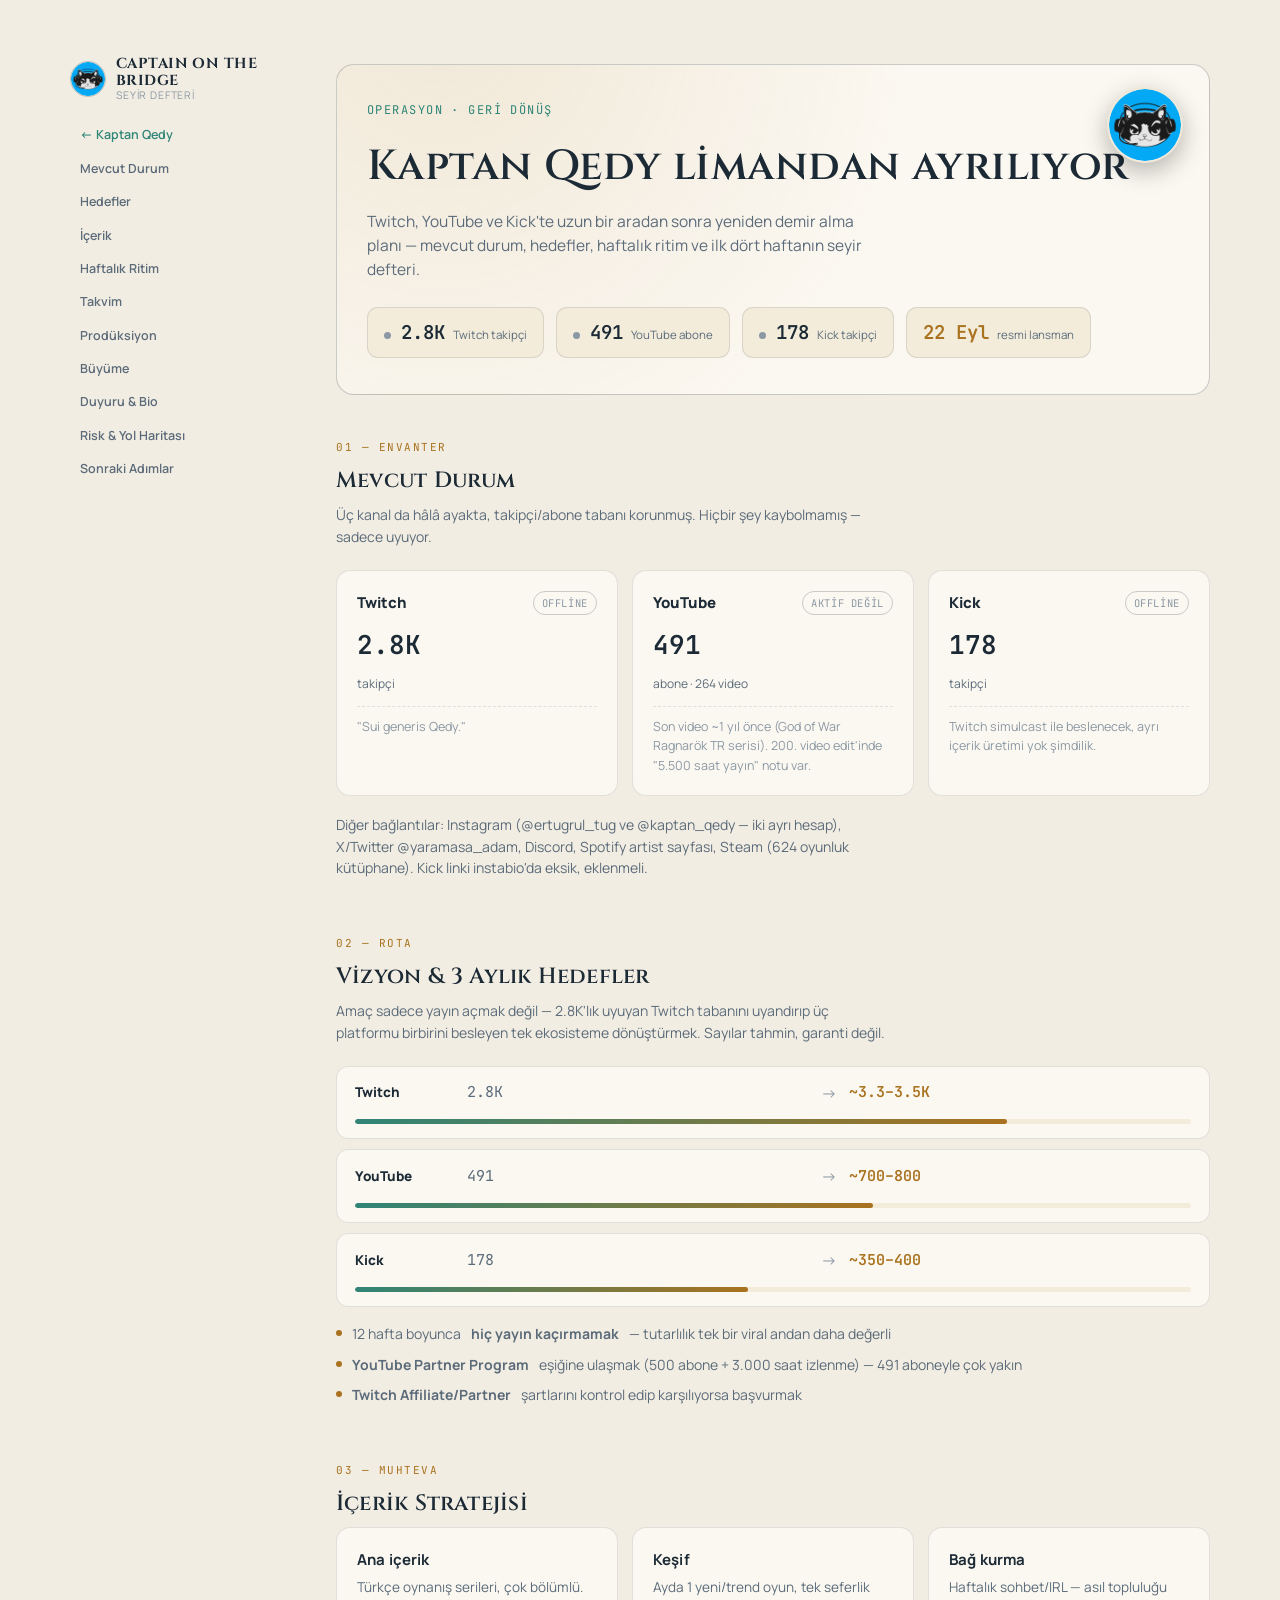
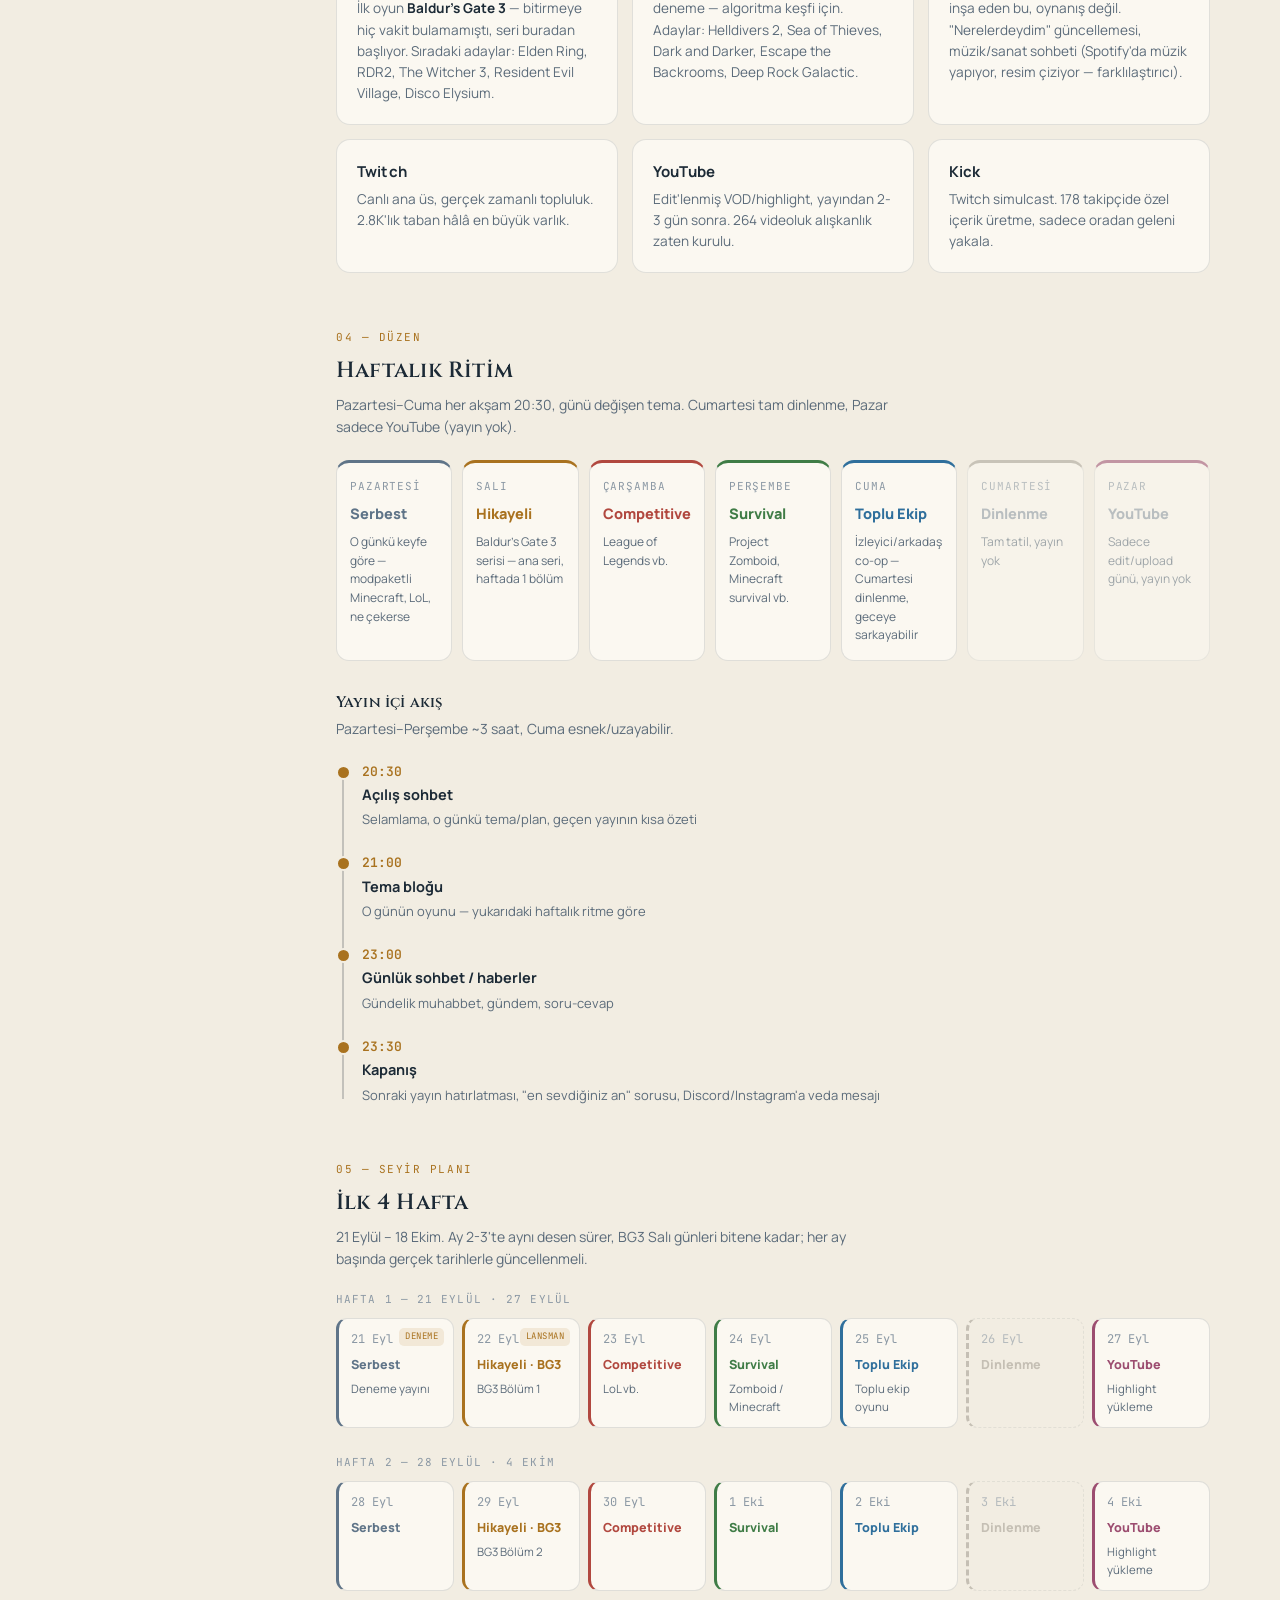
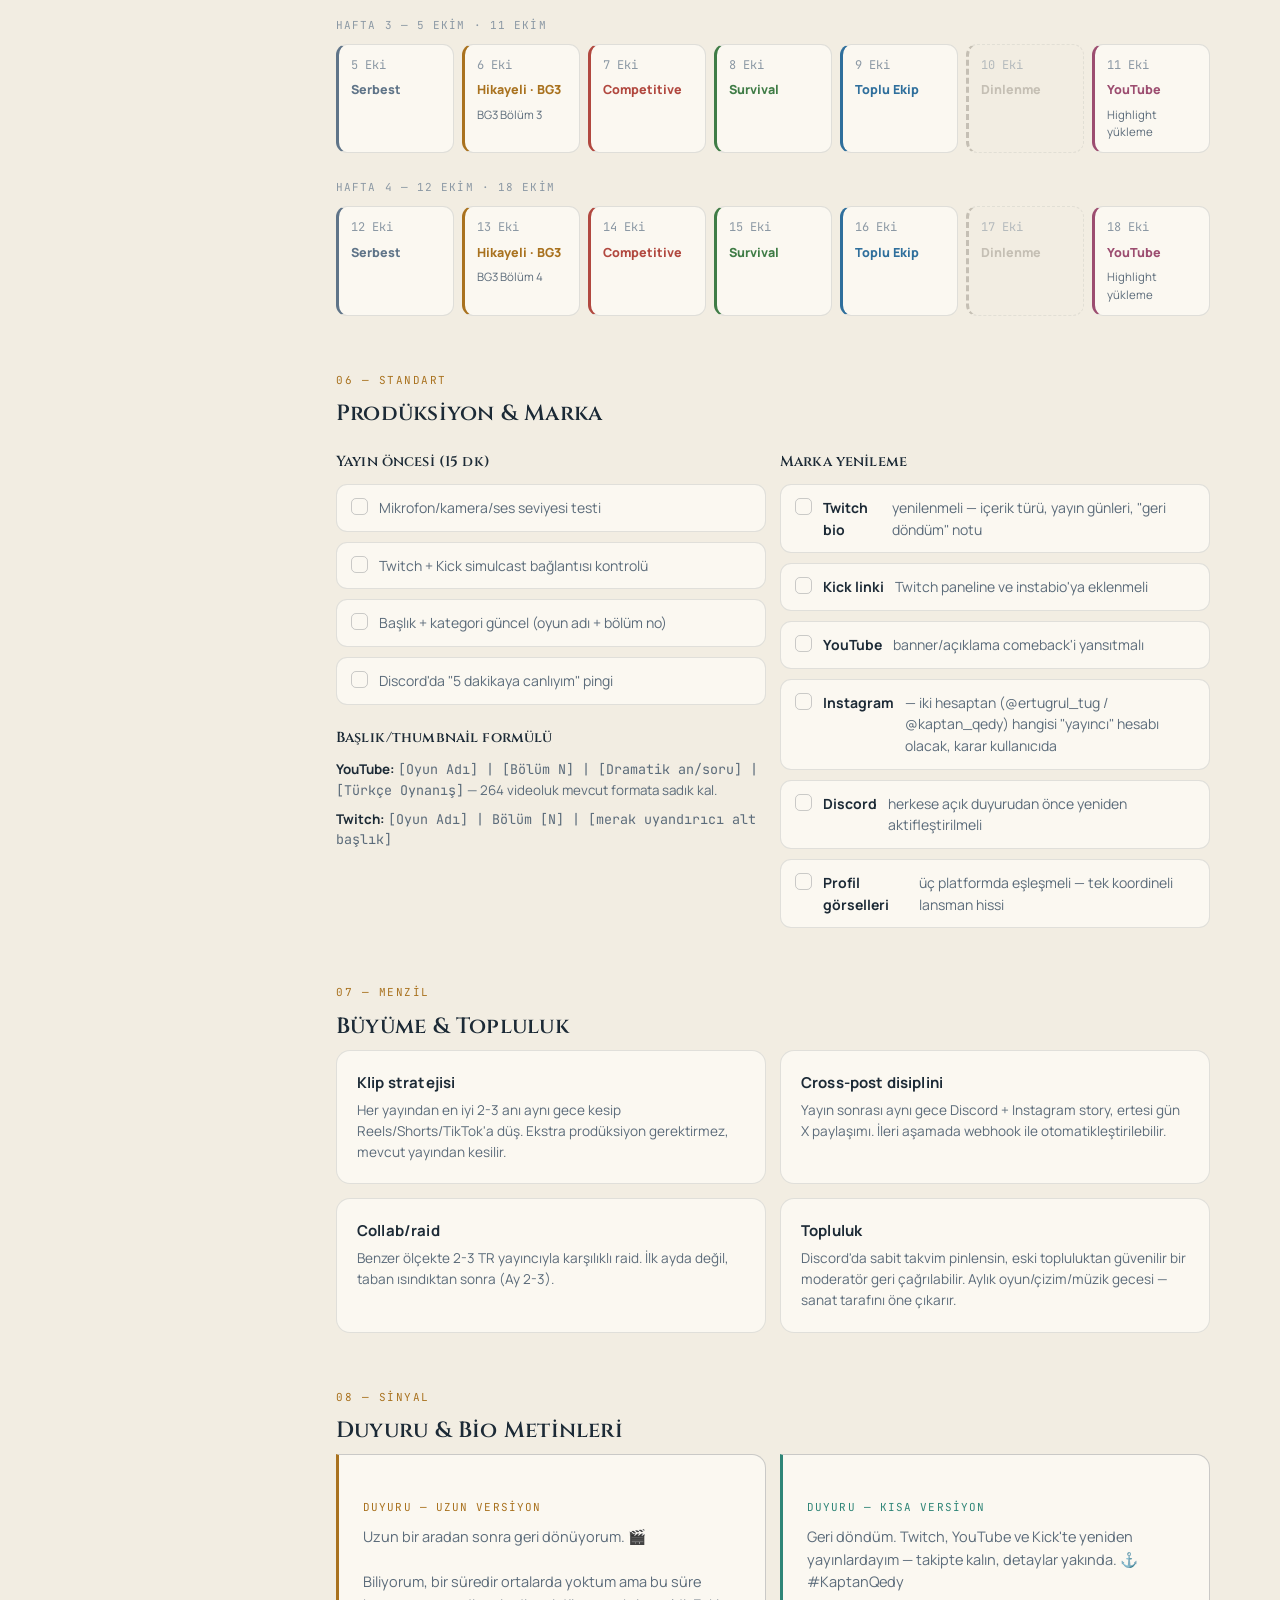
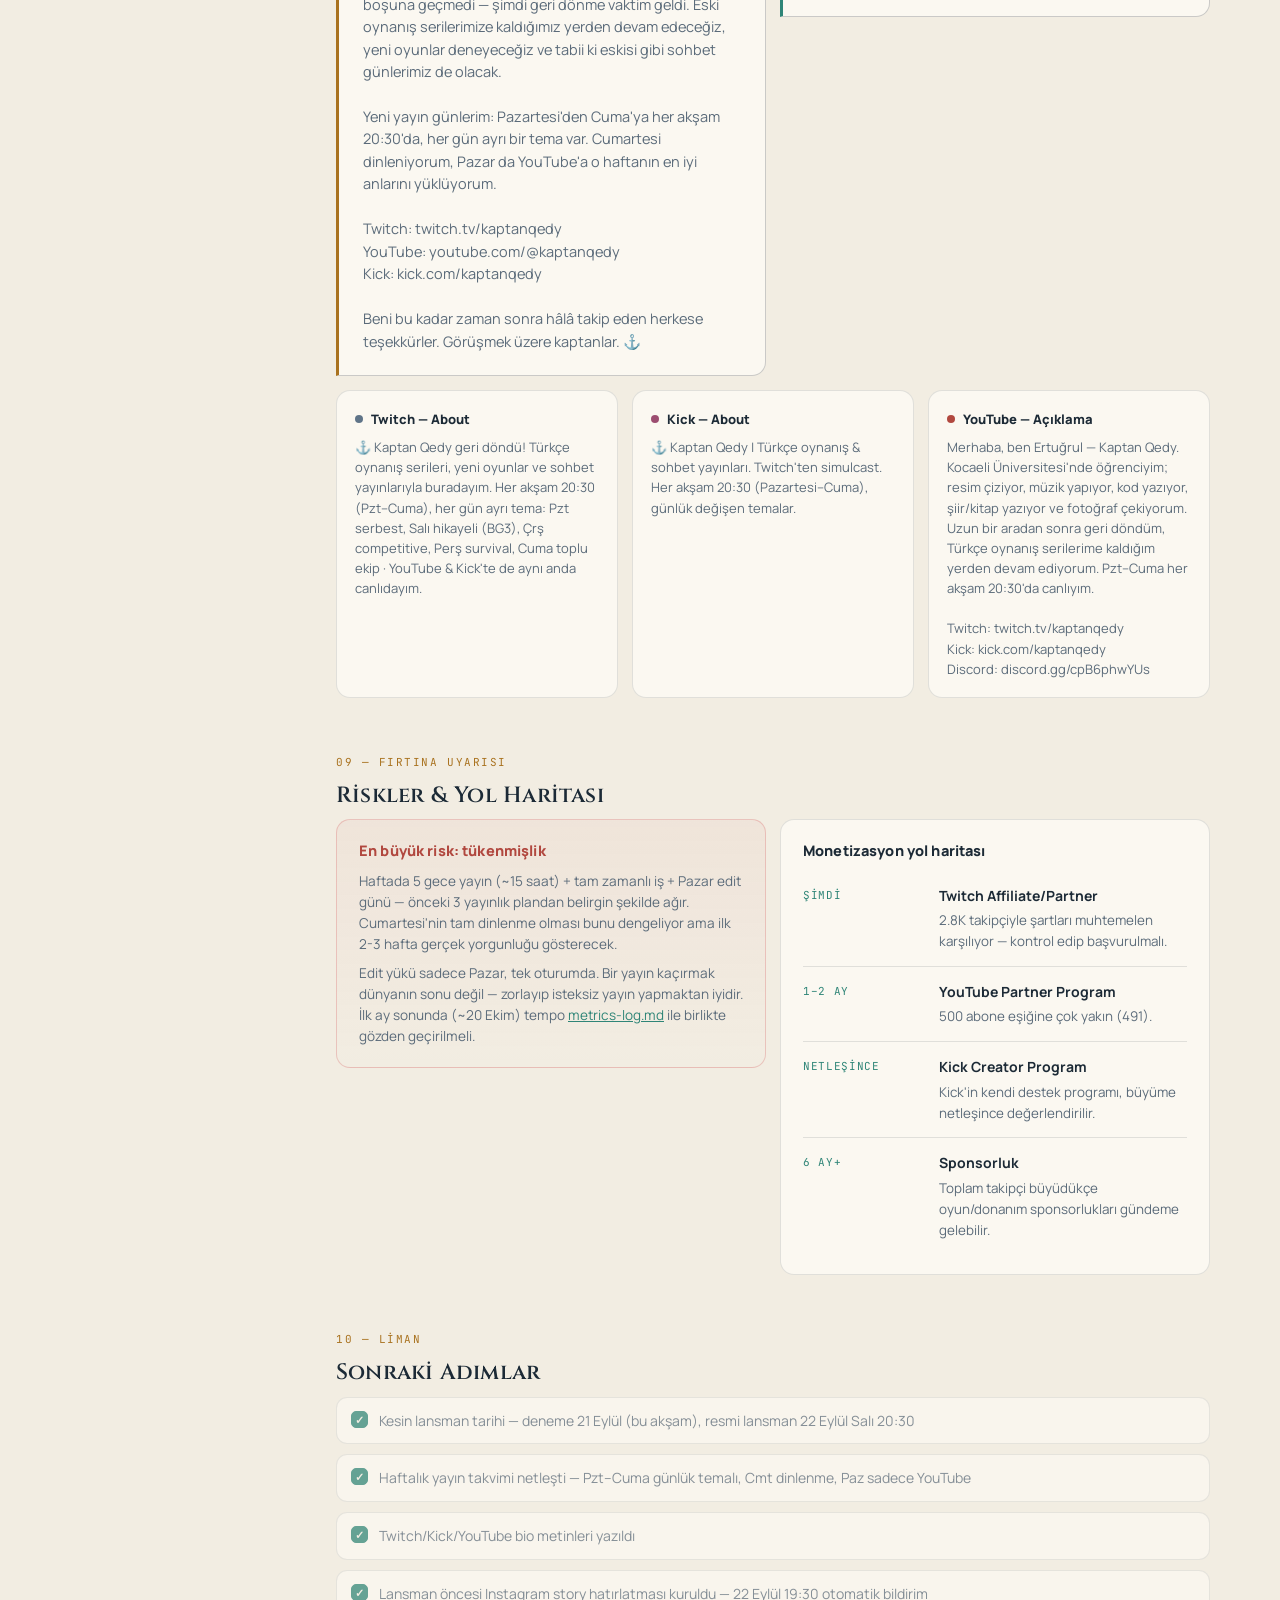
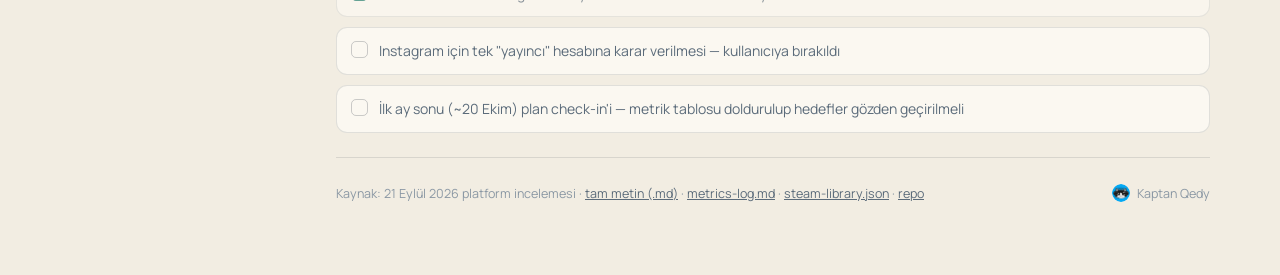
==== docs/captain-on-the-bridge/index.html @ 8dc62b09 "Rename plan page to Captain on the Bridge, clean URL /plan/ -> /captain-on-the-bridge/, fitting the " ====
<!doctype html>
<html lang="tr">
<head>
<meta charset="utf-8">
<meta name="viewport" content="width=device-width, initial-scale=1, viewport-fit=cover">
<title>Captain on the Bridge</title>
<meta name="description" content="KaptanQedy'nin Twitch/YouTube/Kick geri dönüş planı: mevcut durum, hedefler, haftalık yayın ritmi ve ilk 4 haftalık takvim.">
<link rel="preconnect" href="https://fonts.googleapis.com">
<link rel="stylesheet" href="https://fonts.googleapis.com/css2?family=Cinzel:wght@500;600;700&family=Manrope:wght@400;500;600;700;800&family=JetBrains+Mono:wght@400;500;600&display=swap">
<style>
  :root{
    --bg:#0a1420;
    --surface:#101d2c;
    --surface-2:#16283b;
    --border:rgba(230,238,246,0.09);
    --border-strong:rgba(230,238,246,0.16);
    --text:#eaf1f7;
    --text-dim:#9db0c4;
    --text-faint:#5c7488;
    --accent:#d7a13f;
    --accent-soft:rgba(215,161,63,0.14);
    --accent-2:#48b3a3;
    --accent-2-soft:rgba(72,179,163,0.14);
    --danger:#d97575;

    --t-serbest:#8ba0b8;
    --t-hikaye:#d7a13f;
    --t-comp:#d97a6a;
    --t-surv:#6aac6f;
    --t-team:#5aa8d6;
    --t-rest:#4a5a6c;
    --t-yt:#c06a93;

    --font-display:'Cinzel',Georgia,'Times New Roman',serif;
    --font-body:'Manrope',-apple-system,BlinkMacSystemFont,'Segoe UI',sans-serif;
    --font-mono:'JetBrains Mono','SFMono-Regular',Consolas,monospace;
  }

  @media (prefers-color-scheme: light){
    :root:not([data-theme="dark"]){
      --bg:#f2ede2;
      --surface:#fbf8f1;
      --surface-2:#f3ecdb;
      --border:rgba(30,40,50,0.12);
      --border-strong:rgba(30,40,50,0.22);
      --text:#1c2a36;
      --text-dim:#5b6b7a;
      --text-faint:#8b98a4;
      --accent:#a9721f;
      --accent-soft:rgba(169,114,31,0.12);
      --accent-2:#2f8577;
      --accent-2-soft:rgba(47,133,119,0.12);
      --danger:#b1483f;
      --t-serbest:#5f7488;
      --t-hikaye:#a9721f;
      --t-comp:#b1483f;
      --t-surv:#3f7c46;
      --t-team:#2f6f9c;
      --t-rest:#a7a196;
      --t-yt:#9c4d70;
    }
  }
  :root[data-theme="light"]{
    --bg:#f2ede2;
    --surface:#fbf8f1;
    --surface-2:#f3ecdb;
    --border:rgba(30,40,50,0.12);
    --border-strong:rgba(30,40,50,0.22);
    --text:#1c2a36;
    --text-dim:#5b6b7a;
    --text-faint:#8b98a4;
    --accent:#a9721f;
    --accent-soft:rgba(169,114,31,0.12);
    --accent-2:#2f8577;
    --accent-2-soft:rgba(47,133,119,0.12);
    --danger:#b1483f;
    --t-serbest:#5f7488;
    --t-hikaye:#a9721f;
    --t-comp:#b1483f;
    --t-surv:#3f7c46;
    --t-team:#2f6f9c;
    --t-rest:#a7a196;
    --t-yt:#9c4d70;
  }

  *{box-sizing:border-box;}
  html,body{margin:0;padding:0;}
  body{background:var(--bg);color:var(--text);font-family:var(--font-body);line-height:1.55;}
  h1,h2,h3{font-family:var(--font-display);font-weight:600;letter-spacing:.01em;text-wrap:balance;color:var(--text);}
  a{color:var(--accent-2);}
  .mono{font-family:var(--font-mono);}

  .shell{
    display:grid;
    grid-template-columns:230px minmax(0,1fr);
    max-width:1180px;
    margin:0 auto;
    padding-inline:20px;
    gap:36px;
  }
  @media (max-width:900px){
    .shell{grid-template-columns:1fr;gap:0;}
  }

  /* ---- side nav ---- */
  .side{
    position:sticky;
    top:24px;
    align-self:start;
    padding-block:32px 24px;
    display:flex;
    flex-direction:column;
    gap:18px;
  }
  @media (max-width:900px){
    .side{
      position:sticky;
      top:0;
      z-index:20;
      background:var(--bg);
      padding:12px 0;
      border-bottom:1px solid var(--border);
      flex-direction:row;
      align-items:center;
      gap:14px;
      overflow-x:auto;
      -webkit-overflow-scrolling:touch;
    }
  }
  .brand{display:flex;align-items:center;gap:10px;flex:0 0 auto;}
  .brand-mark{
    width:36px;height:36px;border-radius:50%;flex:none;overflow:hidden;
    border:1.5px solid var(--border-strong);
  }
  .brand-mark img{width:100%;height:100%;object-fit:cover;display:block;}
  .brand-text{display:flex;flex-direction:column;line-height:1.15;}
  .brand-text strong{font-family:var(--font-display);font-size:14.5px;letter-spacing:.03em;}
  .brand-text span{font-size:10.5px;color:var(--text-faint);letter-spacing:.08em;text-transform:uppercase;}
  nav.toc{display:flex;flex-direction:column;gap:2px;}
  @media (max-width:900px){ nav.toc{flex-direction:row;gap:4px;} }
  nav.toc a{
    color:var(--text-dim);text-decoration:none;font-size:12.5px;font-weight:600;
    padding:6px 10px;border-radius:7px;white-space:nowrap;
  }
  nav.toc a:hover{color:var(--text);background:var(--surface-2);}

  main{padding-block:32px 64px;min-width:0;}
  section{scroll-margin-top:20px;margin-bottom:56px;}
  section:last-of-type{margin-bottom:24px;}

  .eyebrow{
    font-family:var(--font-mono);font-size:11px;letter-spacing:.14em;text-transform:uppercase;
    color:var(--accent);margin:0 0 8px;
  }
  section h2{font-size:22px;margin:0 0 6px;}
  .section-note{color:var(--text-dim);font-size:14px;margin:0 0 22px;max-width:62ch;}

  /* ---- hero ---- */
  .hero{
    border:1px solid var(--border-strong);
    border-radius:18px;
    background:
      radial-gradient(circle at 12% -10%, var(--accent-soft), transparent 55%),
      var(--surface);
    padding:36px 30px;
    margin-top:32px;
    margin-bottom:44px;
    position:relative;
    overflow:hidden;
  }
  .hero-logo{
    position:absolute;top:22px;right:26px;width:76px;height:76px;border-radius:50%;
    border:2px solid var(--accent-soft);overflow:hidden;box-shadow:0 8px 24px rgba(0,0,0,.28);
  }
  .hero-logo img{width:100%;height:100%;object-fit:cover;display:block;}
  @media (max-width:560px){ .hero-logo{width:52px;height:52px;top:16px;right:16px;} }
  .hero-eyebrow{font-family:var(--font-mono);font-size:12px;color:var(--accent-2);letter-spacing:.12em;text-transform:uppercase;margin-bottom:14px;}
  .hero h1{font-size:clamp(28px,4.4vw,42px);margin:0 0 10px;}
  .hero p.lede{color:var(--text-dim);max-width:56ch;font-size:15.5px;margin:0 0 26px;}
  .hero-stats{display:flex;flex-wrap:wrap;gap:12px;}
  .stat-pill{
    display:flex;align-items:baseline;gap:8px;
    border:1px solid var(--border);border-radius:11px;
    background:var(--surface-2);padding:10px 16px;
  }
  .stat-pill .n{font-family:var(--font-mono);font-size:19px;font-weight:600;color:var(--text);}
  .stat-pill .l{font-size:11.5px;color:var(--text-dim);}
  .stat-pill .status{width:7px;height:7px;border-radius:50%;background:var(--text-faint);display:inline-block;margin-right:2px;}

  /* ---- generic cards / grids ---- */
  .grid{display:grid;gap:14px;}
  .grid.cols-3{grid-template-columns:repeat(3,1fr);}
  .grid.cols-2{grid-template-columns:repeat(2,1fr);}
  @media (max-width:720px){ .grid.cols-3,.grid.cols-2{grid-template-columns:1fr;} }

  .card{
    border:1px solid var(--border);border-radius:14px;background:var(--surface);
    padding:20px;
  }
  .card h3{font-size:15px;margin:0 0 6px;font-family:var(--font-body);font-weight:700;}
  .card p{margin:0;color:var(--text-dim);font-size:13.6px;}

  /* platform status cards */
  .platform-card{
    border:1px solid var(--border);border-radius:14px;background:var(--surface);padding:20px;
    display:flex;flex-direction:column;gap:10px;
  }
  .platform-card .top{display:flex;justify-content:space-between;align-items:flex-start;}
  .platform-card .name{font-weight:800;font-size:15px;}
  .badge{
    font-family:var(--font-mono);font-size:10.5px;letter-spacing:.06em;text-transform:uppercase;
    padding:3px 8px;border-radius:100px;border:1px solid var(--border-strong);color:var(--text-faint);
  }
  .platform-card .figure{font-family:var(--font-mono);font-size:26px;font-weight:600;font-variant-numeric:tabular-nums;}
  .platform-card .figure-label{font-size:12px;color:var(--text-dim);}
  .platform-card .bio{font-size:12.5px;color:var(--text-faint);border-top:1px dashed var(--border);padding-top:10px;margin-top:2px;}

  /* goal comparison */
  .goal-row{
    display:grid;grid-template-columns:100px 1fr auto 1fr;align-items:center;gap:12px;
    border:1px solid var(--border);border-radius:12px;padding:14px 18px;background:var(--surface);
  }
  .goal-row + .goal-row{margin-top:10px;}
  @media (max-width:560px){ .goal-row{grid-template-columns:1fr;gap:6px;} .goal-row .arrow{display:none;} }
  .goal-row .plat{font-weight:800;font-size:13.5px;}
  .goal-row .val{font-family:var(--font-mono);font-size:15px;}
  .goal-row .val.now{color:var(--text-dim);}
  .goal-row .val.target{color:var(--accent);font-weight:600;}
  .goal-row .arrow{color:var(--text-faint);}
  .goal-row .bar-wrap{grid-column:1/-1;height:5px;border-radius:4px;background:var(--surface-2);overflow:hidden;margin-top:2px;}
  .goal-row .bar{height:100%;background:linear-gradient(90deg,var(--accent-2),var(--accent));border-radius:4px;}

  ul.quality{list-style:none;margin:16px 0 0;padding:0;display:flex;flex-direction:column;gap:9px;}
  ul.quality li{display:flex;gap:10px;font-size:14px;color:var(--text-dim);align-items:flex-start;}
  ul.quality li::before{content:"";width:6px;height:6px;border-radius:50%;background:var(--accent);margin-top:7px;flex:none;}

  /* weekly rhythm strip */
  .week-strip{display:grid;grid-template-columns:repeat(7,1fr);gap:10px;}
  @media (max-width:820px){ .week-strip{grid-template-columns:repeat(4,1fr);} }
  @media (max-width:480px){ .week-strip{grid-template-columns:repeat(2,1fr);} }
  .day-card{
    border-radius:13px;border:1px solid var(--border);background:var(--surface);
    padding:15px 13px;display:flex;flex-direction:column;gap:8px;min-height:132px;
    border-top:3px solid var(--c);
  }
  .day-card .dname{font-family:var(--font-mono);font-size:11px;letter-spacing:.08em;text-transform:uppercase;color:var(--text-faint);}
  .day-card .theme{font-weight:800;font-size:14.5px;color:var(--c);}
  .day-card .desc{font-size:12px;color:var(--text-dim);flex:1;}
  .day-card.off{opacity:.55;}
  .day-card.off .theme{color:var(--text-faint);}

  /* segment timeline */
  .timeline{position:relative;padding-left:26px;margin-top:22px;}
  .timeline::before{content:"";position:absolute;left:6px;top:6px;bottom:6px;width:1.5px;background:var(--border-strong);}
  .t-item{position:relative;padding-bottom:24px;}
  .t-item:last-child{padding-bottom:0;}
  .t-item::before{content:"";position:absolute;left:-26px;top:3px;width:11px;height:11px;border-radius:50%;background:var(--accent);border:2px solid var(--bg);}
  .t-item .time{font-family:var(--font-mono);font-size:13px;color:var(--accent);font-weight:600;}
  .t-item .ttl{font-weight:700;font-size:14.5px;margin:2px 0 3px;}
  .t-item .desc{font-size:13px;color:var(--text-dim);}

  /* calendar */
  .cal-week-label{font-family:var(--font-mono);font-size:11px;color:var(--text-faint);text-transform:uppercase;letter-spacing:.1em;margin:26px 0 10px;}
  .cal-week-label:first-child{margin-top:0;}
  .cal-grid{display:grid;grid-template-columns:repeat(7,1fr);gap:8px;}
  @media (max-width:760px){ .cal-grid{grid-template-columns:repeat(1,1fr);} }
  .cal-cell{
    border-radius:11px;border:1px solid var(--border);background:var(--surface);
    padding:11px 12px;min-height:92px;display:flex;flex-direction:column;gap:6px;
    border-left:3px solid var(--c);position:relative;
  }
  .cal-cell.rest{background:transparent;border-style:dashed;opacity:.6;}
  .cal-cell .date{font-family:var(--font-mono);font-size:12px;color:var(--text-faint);}
  .cal-cell .theme{font-weight:800;font-size:12.5px;color:var(--c);}
  .cal-cell .note{font-size:11.5px;color:var(--text-dim);}
  .cal-cell.flag::after{
    content:attr(data-flag);position:absolute;top:9px;right:9px;
    font-family:var(--font-mono);font-size:9px;letter-spacing:.05em;text-transform:uppercase;
    background:var(--accent-soft);color:var(--accent);padding:2px 6px;border-radius:5px;
  }

  /* checklist */
  .checklist{list-style:none;margin:0;padding:0;display:flex;flex-direction:column;gap:10px;}
  .checklist li{
    display:flex;gap:11px;align-items:flex-start;font-size:14px;color:var(--text-dim);
    border:1px solid var(--border);border-radius:11px;padding:12px 14px;background:var(--surface);
  }
  .checklist li b{color:var(--text);}
  .box{
    width:17px;height:17px;border-radius:5px;border:1.5px solid var(--border-strong);flex:none;margin-top:1px;
    display:flex;align-items:center;justify-content:center;
  }
  .checklist li.done .box{background:var(--accent-2);border-color:var(--accent-2);color:var(--bg);font-size:11px;font-weight:900;}
  .checklist li.done{opacity:.72;}

  /* quote / transmission */
  .quote{
    border:1px solid var(--border-strong);border-left:3px solid var(--accent);border-radius:0 14px 14px 0;
    background:var(--surface);padding:22px 24px;font-size:14.5px;color:var(--text-dim);white-space:pre-line;
  }
  .quote .qlabel{font-family:var(--font-mono);font-size:11px;color:var(--accent);text-transform:uppercase;letter-spacing:.1em;margin-bottom:10px;}
  .quote.short{border-left-color:var(--accent-2);}
  .quote.short .qlabel{color:var(--accent-2);}

  /* bio cards */
  .bio-card{border:1px solid var(--border);border-radius:14px;background:var(--surface);padding:18px;}
  .bio-card .plat{font-weight:800;font-size:13px;margin-bottom:8px;display:flex;align-items:center;gap:8px;}
  .bio-card .plat .dot{width:8px;height:8px;border-radius:50%;background:var(--c);}
  .bio-card p{font-size:13px;color:var(--text-dim);margin:0;white-space:pre-line;}

  /* callouts */
  .callout{border-radius:14px;border:1px solid var(--border);padding:20px 22px;background:var(--surface);}
  .callout.warn{border-color:rgba(217,117,117,.35);background:linear-gradient(180deg,rgba(217,117,117,.07),transparent);}
  .callout.warn h3{color:var(--danger);}
  .callout h3{margin:0 0 8px;font-size:14.5px;font-family:var(--font-body);font-weight:800;}
  .callout p{margin:0 0 8px;font-size:13.6px;color:var(--text-dim);}
  .callout p:last-child{margin-bottom:0;}

  .roadmap{display:flex;flex-direction:column;gap:0;}
  .rm-item{display:grid;grid-template-columns:120px 1fr;gap:16px;padding:14px 0;border-top:1px solid var(--border);}
  .rm-item:first-child{border-top:none;}
  .rm-tag{font-family:var(--font-mono);font-size:11px;color:var(--accent-2);text-transform:uppercase;letter-spacing:.06em;padding-top:2px;}
  .rm-item h4{margin:0 0 4px;font-size:14px;}
  .rm-item p{margin:0;font-size:13.4px;color:var(--text-dim);}

  footer{border-top:1px solid var(--border);padding:26px 0 8px;color:var(--text-faint);font-size:12.5px;display:flex;flex-wrap:wrap;gap:8px 18px;justify-content:space-between;}
  footer a{color:var(--text-dim);}

  @media (prefers-reduced-motion:no-preference){
    section{animation:rise .5s ease both;}
  }
  @keyframes rise{from{opacity:0;transform:translateY(6px);}to{opacity:1;transform:none;}}
</style>
</head>
<body>

<div class="shell">
  <aside class="side">
    <div class="brand">
      <div class="brand-mark"><img src="logo_cat.png" alt="Kaptan Qedy logosu"></div>
      <div class="brand-text"><strong>CAPTAIN ON THE BRIDGE</strong><span>Seyir Defteri</span></div>
    </div>
    <nav class="toc">
      <a href="../" style="color:var(--accent-2);">← Kaptan Qedy</a>
      <a href="#durum">Mevcut Durum</a>
      <a href="#hedefler">Hedefler</a>
      <a href="#icerik">İçerik</a>
      <a href="#ritim">Haftalık Ritim</a>
      <a href="#takvim">Takvim</a>
      <a href="#prodüksiyon">Prodüksiyon</a>
      <a href="#buyume">Büyüme</a>
      <a href="#duyuru">Duyuru &amp; Bio</a>
      <a href="#risk">Risk &amp; Yol Haritası</a>
      <a href="#adimlar">Sonraki Adımlar</a>
    </nav>
  </aside>

  <main>
    <section class="hero" id="top">
      <div class="hero-logo"><img src="logo_cat.png" alt="Kaptan Qedy logosu"></div>
      <div class="hero-eyebrow">Operasyon · Geri Dönüş</div>
      <h1>Kaptan Qedy limandan ayrılıyor</h1>
      <p class="lede">Twitch, YouTube ve Kick'te uzun bir aradan sonra yeniden demir alma planı — mevcut durum, hedefler, haftalık ritim ve ilk dört haftanın seyir defteri.</p>
      <div class="hero-stats">
        <div class="stat-pill"><span class="status"></span><span class="n">2.8K</span><span class="l">Twitch takipçi</span></div>
        <div class="stat-pill"><span class="status"></span><span class="n">491</span><span class="l">YouTube abone</span></div>
        <div class="stat-pill"><span class="status"></span><span class="n">178</span><span class="l">Kick takipçi</span></div>
        <div class="stat-pill"><span class="n" style="color:var(--accent)">22 Eyl</span><span class="l">resmi lansman</span></div>
      </div>
    </section>

    <section id="durum">
      <div class="eyebrow">01 — Envanter</div>
      <h2>Mevcut Durum</h2>
      <p class="section-note">Üç kanal da hâlâ ayakta, takipçi/abone tabanı korunmuş. Hiçbir şey kaybolmamış — sadece uyuyor.</p>
      <div class="grid cols-3">
        <div class="platform-card">
          <div class="top"><span class="name">Twitch</span><span class="badge">Offline</span></div>
          <div class="figure">2.8K</div>
          <div class="figure-label">takipçi</div>
          <div class="bio">"Sui generis Qedy."</div>
        </div>
        <div class="platform-card">
          <div class="top"><span class="name">YouTube</span><span class="badge">Aktif değil</span></div>
          <div class="figure">491</div>
          <div class="figure-label">abone · 264 video</div>
          <div class="bio">Son video ~1 yıl önce (God of War Ragnarök TR serisi). 200. video edit'inde "5.500 saat yayın" notu var.</div>
        </div>
        <div class="platform-card">
          <div class="top"><span class="name">Kick</span><span class="badge">Offline</span></div>
          <div class="figure">178</div>
          <div class="figure-label">takipçi</div>
          <div class="bio">Twitch simulcast ile beslenecek, ayrı içerik üretimi yok şimdilik.</div>
        </div>
      </div>
      <p class="section-note" style="margin-top:18px;">Diğer bağlantılar: Instagram (@ertugrul_tug ve @kaptan_qedy — iki ayrı hesap), X/Twitter @yaramasa_adam, Discord, Spotify artist sayfası, Steam (624 oyunluk kütüphane). Kick linki instabio'da eksik, eklenmeli.</p>
    </section>

    <section id="hedefler">
      <div class="eyebrow">02 — Rota</div>
      <h2>Vizyon &amp; 3 Aylık Hedefler</h2>
      <p class="section-note">Amaç sadece yayın açmak değil — 2.8K'lık uyuyan Twitch tabanını uyandırıp üç platformu birbirini besleyen tek ekosisteme dönüştürmek. Sayılar tahmin, garanti değil.</p>
      <div class="goal-row">
        <span class="plat">Twitch</span><span class="val now">2.8K</span><span class="arrow">→</span><span class="val target">~3.3–3.5K</span>
        <div class="bar-wrap"><div class="bar" style="width:78%"></div></div>
      </div>
      <div class="goal-row">
        <span class="plat">YouTube</span><span class="val now">491</span><span class="arrow">→</span><span class="val target">~700–800</span>
        <div class="bar-wrap"><div class="bar" style="width:62%"></div></div>
      </div>
      <div class="goal-row">
        <span class="plat">Kick</span><span class="val now">178</span><span class="arrow">→</span><span class="val target">~350–400</span>
        <div class="bar-wrap"><div class="bar" style="width:47%"></div></div>
      </div>
      <ul class="quality">
        <li>12 hafta boyunca <b>hiç yayın kaçırmamak</b> — tutarlılık tek bir viral andan daha değerli</li>
        <li><b>YouTube Partner Program</b> eşiğine ulaşmak (500 abone + 3.000 saat izlenme) — 491 aboneyle çok yakın</li>
        <li><b>Twitch Affiliate/Partner</b> şartlarını kontrol edip karşılıyorsa başvurmak</li>
      </ul>
    </section>

    <section id="icerik">
      <div class="eyebrow">03 — Muhteva</div>
      <h2>İçerik Stratejisi</h2>
      <div class="grid cols-3">
        <div class="card">
          <h3>Ana içerik</h3>
          <p>Türkçe oynanış serileri, çok bölümlü. İlk oyun <b style="color:var(--text)">Baldur's Gate 3</b> — bitirmeye hiç vakit bulamamıştı, seri buradan başlıyor. Sıradaki adaylar: Elden Ring, RDR2, The Witcher 3, Resident Evil Village, Disco Elysium.</p>
        </div>
        <div class="card">
          <h3>Keşif</h3>
          <p>Ayda 1 yeni/trend oyun, tek seferlik deneme — algoritma keşfi için. Adaylar: Helldivers 2, Sea of Thieves, Dark and Darker, Escape the Backrooms, Deep Rock Galactic.</p>
        </div>
        <div class="card">
          <h3>Bağ kurma</h3>
          <p>Haftalık sohbet/IRL — asıl topluluğu inşa eden bu, oynanış değil. "Nerelerdeydim" güncellemesi, müzik/sanat sohbeti (Spotify'da müzik yapıyor, resim çiziyor — farklılaştırıcı).</p>
        </div>
      </div>
      <div class="grid cols-3" style="margin-top:14px;">
        <div class="card"><h3>Twitch</h3><p>Canlı ana üs, gerçek zamanlı topluluk. 2.8K'lık taban hâlâ en büyük varlık.</p></div>
        <div class="card"><h3>YouTube</h3><p>Edit'lenmiş VOD/highlight, yayından 2-3 gün sonra. 264 videoluk alışkanlık zaten kurulu.</p></div>
        <div class="card"><h3>Kick</h3><p>Twitch simulcast. 178 takipçide özel içerik üretme, sadece oradan geleni yakala.</p></div>
      </div>
    </section>

    <section id="ritim">
      <div class="eyebrow">04 — Düzen</div>
      <h2>Haftalık Ritim</h2>
      <p class="section-note">Pazartesi–Cuma her akşam 20:30, günü değişen tema. Cumartesi tam dinlenme, Pazar sadece YouTube (yayın yok).</p>
      <div class="week-strip">
        <div class="day-card" style="--c:var(--t-serbest)"><div class="dname">Pazartesi</div><div class="theme">Serbest</div><div class="desc">O günkü keyfe göre — modpaketli Minecraft, LoL, ne çekerse</div></div>
        <div class="day-card" style="--c:var(--t-hikaye)"><div class="dname">Salı</div><div class="theme">Hikayeli</div><div class="desc">Baldur's Gate 3 serisi — ana seri, haftada 1 bölüm</div></div>
        <div class="day-card" style="--c:var(--t-comp)"><div class="dname">Çarşamba</div><div class="theme">Competitive</div><div class="desc">League of Legends vb.</div></div>
        <div class="day-card" style="--c:var(--t-surv)"><div class="dname">Perşembe</div><div class="theme">Survival</div><div class="desc">Project Zomboid, Minecraft survival vb.</div></div>
        <div class="day-card" style="--c:var(--t-team)"><div class="dname">Cuma</div><div class="theme">Toplu Ekip</div><div class="desc">İzleyici/arkadaş co-op — Cumartesi dinlenme, geceye sarkayabilir</div></div>
        <div class="day-card off" style="--c:var(--t-rest)"><div class="dname">Cumartesi</div><div class="theme">Dinlenme</div><div class="desc">Tam tatil, yayın yok</div></div>
        <div class="day-card off" style="--c:var(--t-yt)"><div class="dname">Pazar</div><div class="theme">YouTube</div><div class="desc">Sadece edit/upload günü, yayın yok</div></div>
      </div>

      <h3 style="font-size:15px;margin:30px 0 4px;">Yayın içi akış</h3>
      <p class="section-note" style="margin-bottom:0;">Pazartesi–Perşembe ~3 saat, Cuma esnek/uzayabilir.</p>
      <div class="timeline">
        <div class="t-item"><div class="time">20:30</div><div class="ttl">Açılış sohbet</div><div class="desc">Selamlama, o günkü tema/plan, geçen yayının kısa özeti</div></div>
        <div class="t-item"><div class="time">21:00</div><div class="ttl">Tema bloğu</div><div class="desc">O günün oyunu — yukarıdaki haftalık ritme göre</div></div>
        <div class="t-item"><div class="time">23:00</div><div class="ttl">Günlük sohbet / haberler</div><div class="desc">Gündelik muhabbet, gündem, soru-cevap</div></div>
        <div class="t-item"><div class="time">23:30</div><div class="ttl">Kapanış</div><div class="desc">Sonraki yayın hatırlatması, "en sevdiğiniz an" sorusu, Discord/Instagram'a veda mesajı</div></div>
      </div>
    </section>

    <section id="takvim">
      <div class="eyebrow">05 — Seyir Planı</div>
      <h2>İlk 4 Hafta</h2>
      <p class="section-note">21 Eylül – 18 Ekim. Ay 2-3'te aynı desen sürer, BG3 Salı günleri bitene kadar; her ay başında gerçek tarihlerle güncellenmeli.</p>
      <div id="calendar"></div>
    </section>

    <section id="prodüksiyon">
      <div class="eyebrow">06 — Standart</div>
      <h2>Prodüksiyon &amp; Marka</h2>
      <div class="grid cols-2">
        <div>
          <h3 style="font-size:14.5px;margin-bottom:10px;">Yayın öncesi (15 dk)</h3>
          <ul class="checklist">
            <li><span class="box"></span>Mikrofon/kamera/ses seviyesi testi</li>
            <li><span class="box"></span>Twitch + Kick simulcast bağlantısı kontrolü</li>
            <li><span class="box"></span>Başlık + kategori güncel (oyun adı + bölüm no)</li>
            <li><span class="box"></span>Discord'da "5 dakikaya canlıyım" pingi</li>
          </ul>
          <h3 style="font-size:14.5px;margin:22px 0 10px;">Başlık/thumbnail formülü</h3>
          <p style="font-size:13.4px;color:var(--text-dim);margin:0 0 8px;"><b style="color:var(--text)">YouTube:</b> <span class="mono">[Oyun Adı] | [Bölüm N] | [Dramatik an/soru] | [Türkçe Oynanış]</span> — 264 videoluk mevcut formata sadık kal.</p>
          <p style="font-size:13.4px;color:var(--text-dim);margin:0;"><b style="color:var(--text)">Twitch:</b> <span class="mono">[Oyun Adı] | Bölüm [N] | [merak uyandırıcı alt başlık]</span></p>
        </div>
        <div>
          <h3 style="font-size:14.5px;margin-bottom:10px;">Marka yenileme</h3>
          <ul class="checklist">
            <li><span class="box"></span><b>Twitch bio</b> yenilenmeli — içerik türü, yayın günleri, "geri döndüm" notu</li>
            <li><span class="box"></span><b>Kick linki</b> Twitch paneline ve instabio'ya eklenmeli</li>
            <li><span class="box"></span><b>YouTube</b> banner/açıklama comeback'i yansıtmalı</li>
            <li><span class="box"></span><b>Instagram</b> — iki hesaptan (@ertugrul_tug / @kaptan_qedy) hangisi "yayıncı" hesabı olacak, karar kullanıcıda</li>
            <li><span class="box"></span><b>Discord</b> herkese açık duyurudan önce yeniden aktifleştirilmeli</li>
            <li><span class="box"></span><b>Profil görselleri</b> üç platformda eşleşmeli — tek koordineli lansman hissi</li>
          </ul>
        </div>
      </div>
    </section>

    <section id="buyume">
      <div class="eyebrow">07 — Menzil</div>
      <h2>Büyüme &amp; Topluluk</h2>
      <div class="grid cols-2">
        <div class="card">
          <h3>Klip stratejisi</h3>
          <p>Her yayından en iyi 2-3 anı aynı gece kesip Reels/Shorts/TikTok'a düş. Ekstra prodüksiyon gerektirmez, mevcut yayından kesilir.</p>
        </div>
        <div class="card">
          <h3>Cross-post disiplini</h3>
          <p>Yayın sonrası aynı gece Discord + Instagram story, ertesi gün X paylaşımı. İleri aşamada webhook ile otomatikleştirilebilir.</p>
        </div>
        <div class="card">
          <h3>Collab/raid</h3>
          <p>Benzer ölçekte 2-3 TR yayıncıyla karşılıklı raid. İlk ayda değil, taban ısındıktan sonra (Ay 2-3).</p>
        </div>
        <div class="card">
          <h3>Topluluk</h3>
          <p>Discord'da sabit takvim pinlensin, eski topluluktan güvenilir bir moderatör geri çağrılabilir. Aylık oyun/çizim/müzik gecesi — sanat tarafını öne çıkarır.</p>
        </div>
      </div>
    </section>

    <section id="duyuru">
      <div class="eyebrow">08 — Sinyal</div>
      <h2>Duyuru &amp; Bio Metinleri</h2>
      <div class="grid cols-2" style="align-items:start;">
        <div class="quote">
          <div class="qlabel">Duyuru — uzun versiyon</div>Uzun bir aradan sonra geri dönüyorum. 🎬

Biliyorum, bir süredir ortalarda yoktum ama bu süre boşuna geçmedi — şimdi geri dönme vaktim geldi. Eski oynanış serilerimize kaldığımız yerden devam edeceğiz, yeni oyunlar deneyeceğiz ve tabii ki eskisi gibi sohbet günlerimiz de olacak.

Yeni yayın günlerim: Pazartesi'den Cuma'ya her akşam 20:30'da, her gün ayrı bir tema var. Cumartesi dinleniyorum, Pazar da YouTube'a o haftanın en iyi anlarını yüklüyorum.

Twitch: twitch.tv/kaptanqedy
YouTube: youtube.com/@kaptanqedy
Kick: kick.com/kaptanqedy

Beni bu kadar zaman sonra hâlâ takip eden herkese teşekkürler. Görüşmek üzere kaptanlar. ⚓</div>
        <div class="quote short">
          <div class="qlabel">Duyuru — kısa versiyon</div>Geri döndüm. Twitch, YouTube ve Kick'te yeniden yayınlardayım — takipte kalın, detaylar yakında. ⚓ #KaptanQedy</div>
      </div>

      <div class="grid cols-3" style="margin-top:14px;">
        <div class="bio-card">
          <div class="plat"><span class="dot" style="--c:var(--t-serbest)"></span>Twitch — About</div>
          <p>⚓ Kaptan Qedy geri döndü! Türkçe oynanış serileri, yeni oyunlar ve sohbet yayınlarıyla buradayım. Her akşam 20:30 (Pzt–Cuma), her gün ayrı tema: Pzt serbest, Salı hikayeli (BG3), Çrş competitive, Perş survival, Cuma toplu ekip · YouTube &amp; Kick'te de aynı anda canlıdayım.</p>
        </div>
        <div class="bio-card">
          <div class="plat"><span class="dot" style="--c:var(--t-yt)"></span>Kick — About</div>
          <p>⚓ Kaptan Qedy | Türkçe oynanış &amp; sohbet yayınları. Twitch'ten simulcast. Her akşam 20:30 (Pazartesi–Cuma), günlük değişen temalar.</p>
        </div>
        <div class="bio-card">
          <div class="plat"><span class="dot" style="--c:var(--t-comp)"></span>YouTube — Açıklama</div>
          <p>Merhaba, ben Ertuğrul — Kaptan Qedy. Kocaeli Üniversitesi'nde öğrenciyim; resim çiziyor, müzik yapıyor, kod yazıyor, şiir/kitap yazıyor ve fotoğraf çekiyorum. Uzun bir aradan sonra geri döndüm, Türkçe oynanış serilerime kaldığım yerden devam ediyorum. Pzt–Cuma her akşam 20:30'da canlıyım.

Twitch: twitch.tv/kaptanqedy
Kick: kick.com/kaptanqedy
Discord: discord.gg/cpB6phwYUs</p>
        </div>
      </div>
    </section>

    <section id="risk">
      <div class="eyebrow">09 — Fırtına Uyarısı</div>
      <h2>Riskler &amp; Yol Haritası</h2>
      <div class="grid cols-2" style="align-items:start;">
        <div class="callout warn">
          <h3>En büyük risk: tükenmişlik</h3>
          <p>Haftada 5 gece yayın (~15 saat) + tam zamanlı iş + Pazar edit günü — önceki 3 yayınlık plandan belirgin şekilde ağır. Cumartesi'nin tam dinlenme olması bunu dengeliyor ama ilk 2-3 hafta gerçek yorgunluğu gösterecek.</p>
          <p>Edit yükü sadece Pazar, tek oturumda. Bir yayın kaçırmak dünyanın sonu değil — zorlayıp isteksiz yayın yapmaktan iyidir. İlk ay sonunda (~20 Ekim) tempo <a href="https://github.com/ertugrul-tug/stream-library/blob/main/planning/metrics-log.md" target="_blank" rel="noopener">metrics-log.md</a> ile birlikte gözden geçirilmeli.</p>
        </div>
        <div class="callout">
          <h3>Monetizasyon yol haritası</h3>
          <div class="roadmap">
            <div class="rm-item"><span class="rm-tag">Şimdi</span><div><h4>Twitch Affiliate/Partner</h4><p>2.8K takipçiyle şartları muhtemelen karşılıyor — kontrol edip başvurulmalı.</p></div></div>
            <div class="rm-item"><span class="rm-tag">1–2 ay</span><div><h4>YouTube Partner Program</h4><p>500 abone eşiğine çok yakın (491).</p></div></div>
            <div class="rm-item"><span class="rm-tag">Netleşince</span><div><h4>Kick Creator Program</h4><p>Kick'in kendi destek programı, büyüme netleşince değerlendirilir.</p></div></div>
            <div class="rm-item"><span class="rm-tag">6 ay+</span><div><h4>Sponsorluk</h4><p>Toplam takipçi büyüdükçe oyun/donanım sponsorlukları gündeme gelebilir.</p></div></div>
          </div>
        </div>
      </div>
    </section>

    <section id="adimlar">
      <div class="eyebrow">10 — Liman</div>
      <h2>Sonraki Adımlar</h2>
      <ul class="checklist">
        <li class="done"><span class="box">✓</span>Kesin lansman tarihi — deneme 21 Eylül (bu akşam), resmi lansman 22 Eylül Salı 20:30</li>
        <li class="done"><span class="box">✓</span>Haftalık yayın takvimi netleşti — Pzt–Cuma günlük temalı, Cmt dinlenme, Paz sadece YouTube</li>
        <li class="done"><span class="box">✓</span>Twitch/Kick/YouTube bio metinleri yazıldı</li>
        <li class="done"><span class="box">✓</span>Lansman öncesi Instagram story hatırlatması kuruldu — 22 Eylül 19:30 otomatik bildirim</li>
        <li><span class="box"></span>Instagram için tek "yayıncı" hesabına karar verilmesi — kullanıcıya bırakıldı</li>
        <li><span class="box"></span>İlk ay sonu (~20 Ekim) plan check-in'i — metrik tablosu doldurulup hedefler gözden geçirilmeli</li>
      </ul>
    </section>

    <footer>
      <span>Kaynak: 21 Eylül 2026 platform incelemesi · <a href="https://github.com/ertugrul-tug/stream-library/blob/main/planning/comeback-plan.md" target="_blank" rel="noopener">tam metin (.md)</a> · <a href="https://github.com/ertugrul-tug/stream-library/blob/main/planning/metrics-log.md" target="_blank" rel="noopener">metrics-log.md</a> · <a href="https://github.com/ertugrul-tug/stream-library/blob/main/data/steam-library.json" target="_blank" rel="noopener">steam-library.json</a> · <a href="https://github.com/ertugrul-tug/stream-library" target="_blank" rel="noopener">repo</a></span>
      <span style="display:flex;align-items:center;gap:7px;"><img src="logo_cat.png" alt="" style="width:18px;height:18px;border-radius:50%;object-fit:cover;">Kaptan Qedy</span>
    </footer>
  </main>
</div>

<script>
(function(){
  var THEMES = {
    serbest:{c:'var(--t-serbest)',label:'Serbest'},
    hikaye:{c:'var(--t-hikaye)',label:'Hikayeli · BG3'},
    comp:{c:'var(--t-comp)',label:'Competitive'},
    surv:{c:'var(--t-surv)',label:'Survival'},
    team:{c:'var(--t-team)',label:'Toplu Ekip'},
    rest:{c:'var(--t-rest)',label:'Dinlenme'},
    yt:{c:'var(--t-yt)',label:'YouTube'}
  };
  var weeks = [
    {label:'Hafta 1 — 21 Eylül · 27 Eylül', days:[
      {d:'21 Eyl',t:'serbest',note:'Deneme yayını',flag:'Deneme'},
      {d:'22 Eyl',t:'hikaye',note:'BG3 Bölüm 1',flag:'Lansman'},
      {d:'23 Eyl',t:'comp',note:'LoL vb.'},
      {d:'24 Eyl',t:'surv',note:'Zomboid / Minecraft'},
      {d:'25 Eyl',t:'team',note:'Toplu ekip oyunu'},
      {d:'26 Eyl',t:'rest',note:''},
      {d:'27 Eyl',t:'yt',note:'Highlight yükleme'}
    ]},
    {label:'Hafta 2 — 28 Eylül · 4 Ekim', days:[
      {d:'28 Eyl',t:'serbest',note:''},
      {d:'29 Eyl',t:'hikaye',note:'BG3 Bölüm 2'},
      {d:'30 Eyl',t:'comp',note:''},
      {d:'1 Eki',t:'surv',note:''},
      {d:'2 Eki',t:'team',note:''},
      {d:'3 Eki',t:'rest',note:''},
      {d:'4 Eki',t:'yt',note:'Highlight yükleme'}
    ]},
    {label:'Hafta 3 — 5 Ekim · 11 Ekim', days:[
      {d:'5 Eki',t:'serbest',note:''},
      {d:'6 Eki',t:'hikaye',note:'BG3 Bölüm 3'},
      {d:'7 Eki',t:'comp',note:''},
      {d:'8 Eki',t:'surv',note:''},
      {d:'9 Eki',t:'team',note:''},
      {d:'10 Eki',t:'rest',note:''},
      {d:'11 Eki',t:'yt',note:'Highlight yükleme'}
    ]},
    {label:'Hafta 4 — 12 Ekim · 18 Ekim', days:[
      {d:'12 Eki',t:'serbest',note:''},
      {d:'13 Eki',t:'hikaye',note:'BG3 Bölüm 4'},
      {d:'14 Eki',t:'comp',note:''},
      {d:'15 Eki',t:'surv',note:''},
      {d:'16 Eki',t:'team',note:''},
      {d:'17 Eki',t:'rest',note:''},
      {d:'18 Eki',t:'yt',note:'Highlight yükleme'}
    ]}
  ];

  var root = document.getElementById('calendar');
  weeks.forEach(function(week){
    var lbl = document.createElement('div');
    lbl.className = 'cal-week-label';
    lbl.textContent = week.label;
    root.appendChild(lbl);

    var grid = document.createElement('div');
    grid.className = 'cal-grid';
    week.days.forEach(function(day){
      var meta = THEMES[day.t];
      var cell = document.createElement('div');
      cell.className = 'cal-cell' + (day.t === 'rest' ? ' rest' : '') + (day.flag ? ' flag' : '');
      cell.style.setProperty('--c', meta.c);
      if(day.flag) cell.setAttribute('data-flag', day.flag);
      cell.innerHTML =
        '<span class="date">' + day.d + '</span>' +
        '<span class="theme">' + meta.label + '</span>' +
        (day.note ? '<span class="note">' + day.note + '</span>' : '');
      grid.appendChild(cell);
    });
    root.appendChild(grid);
  });
})();
</script>
</body>
</html>
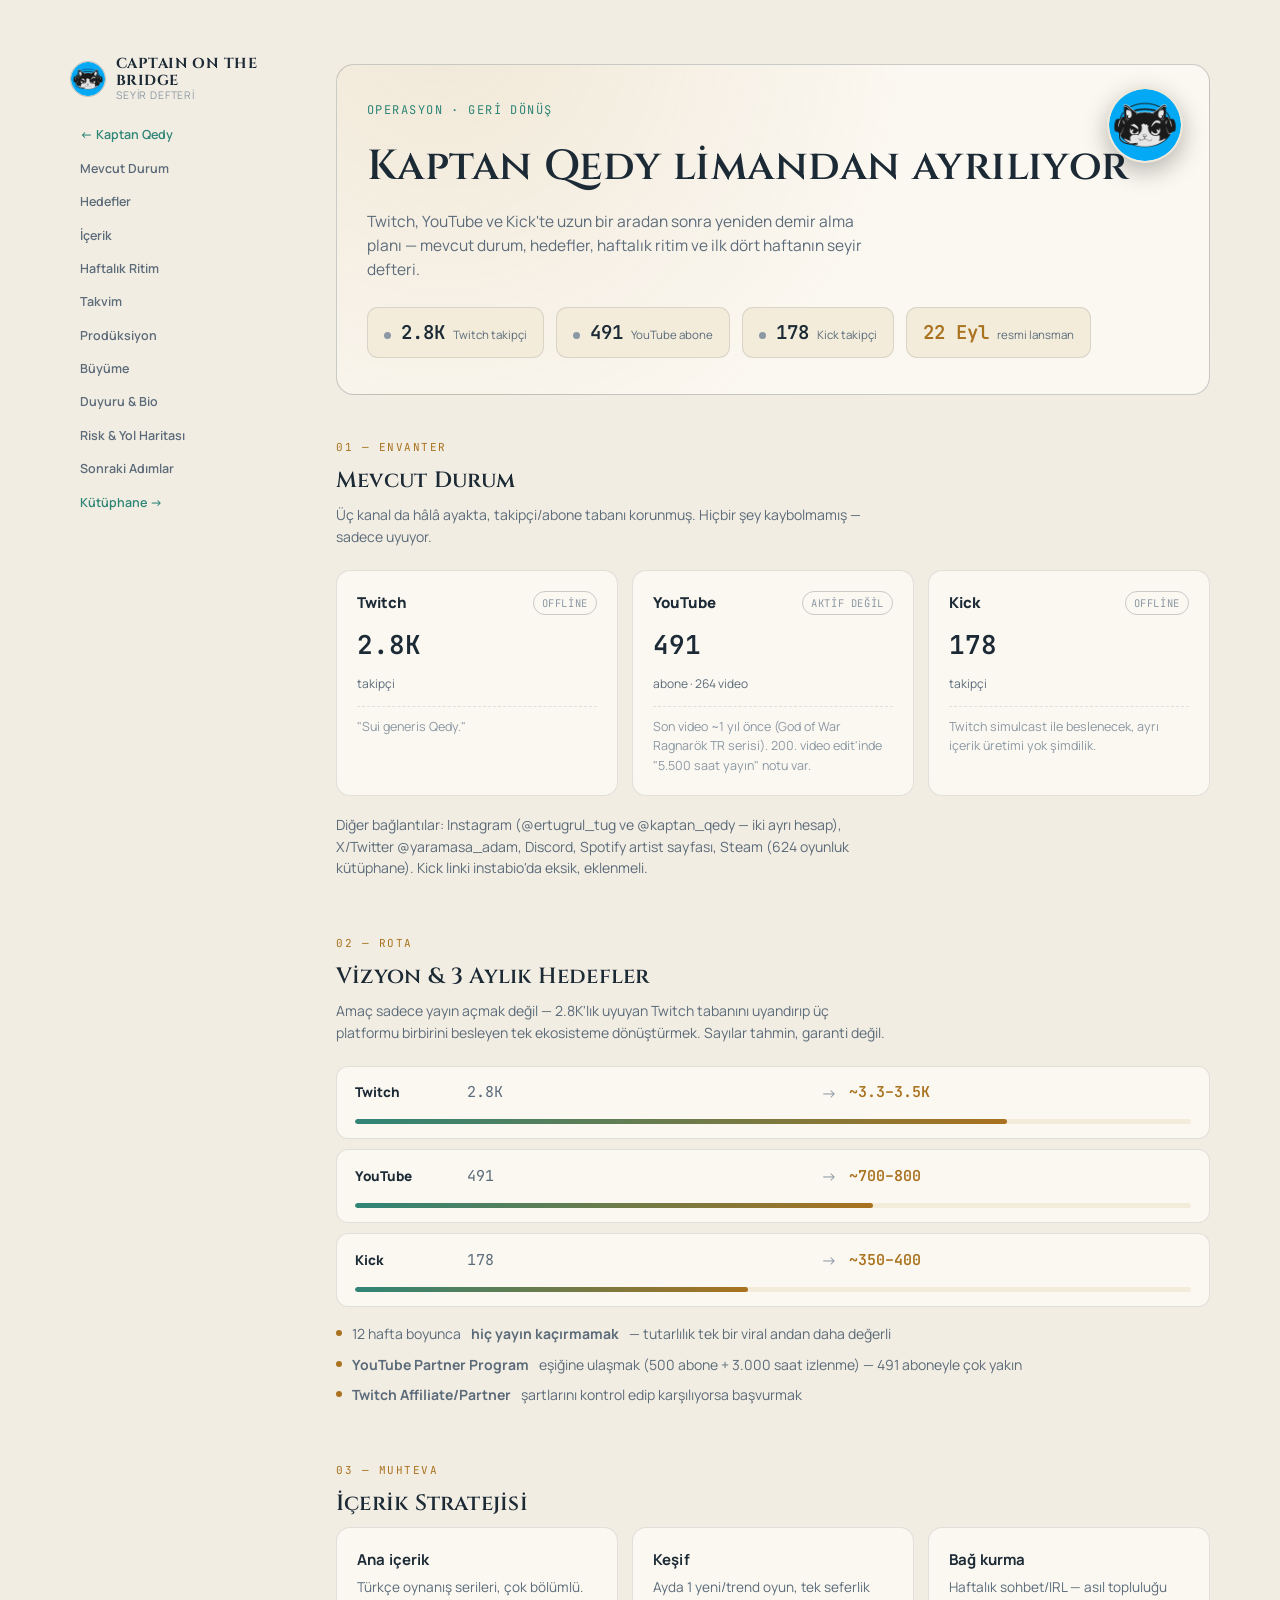
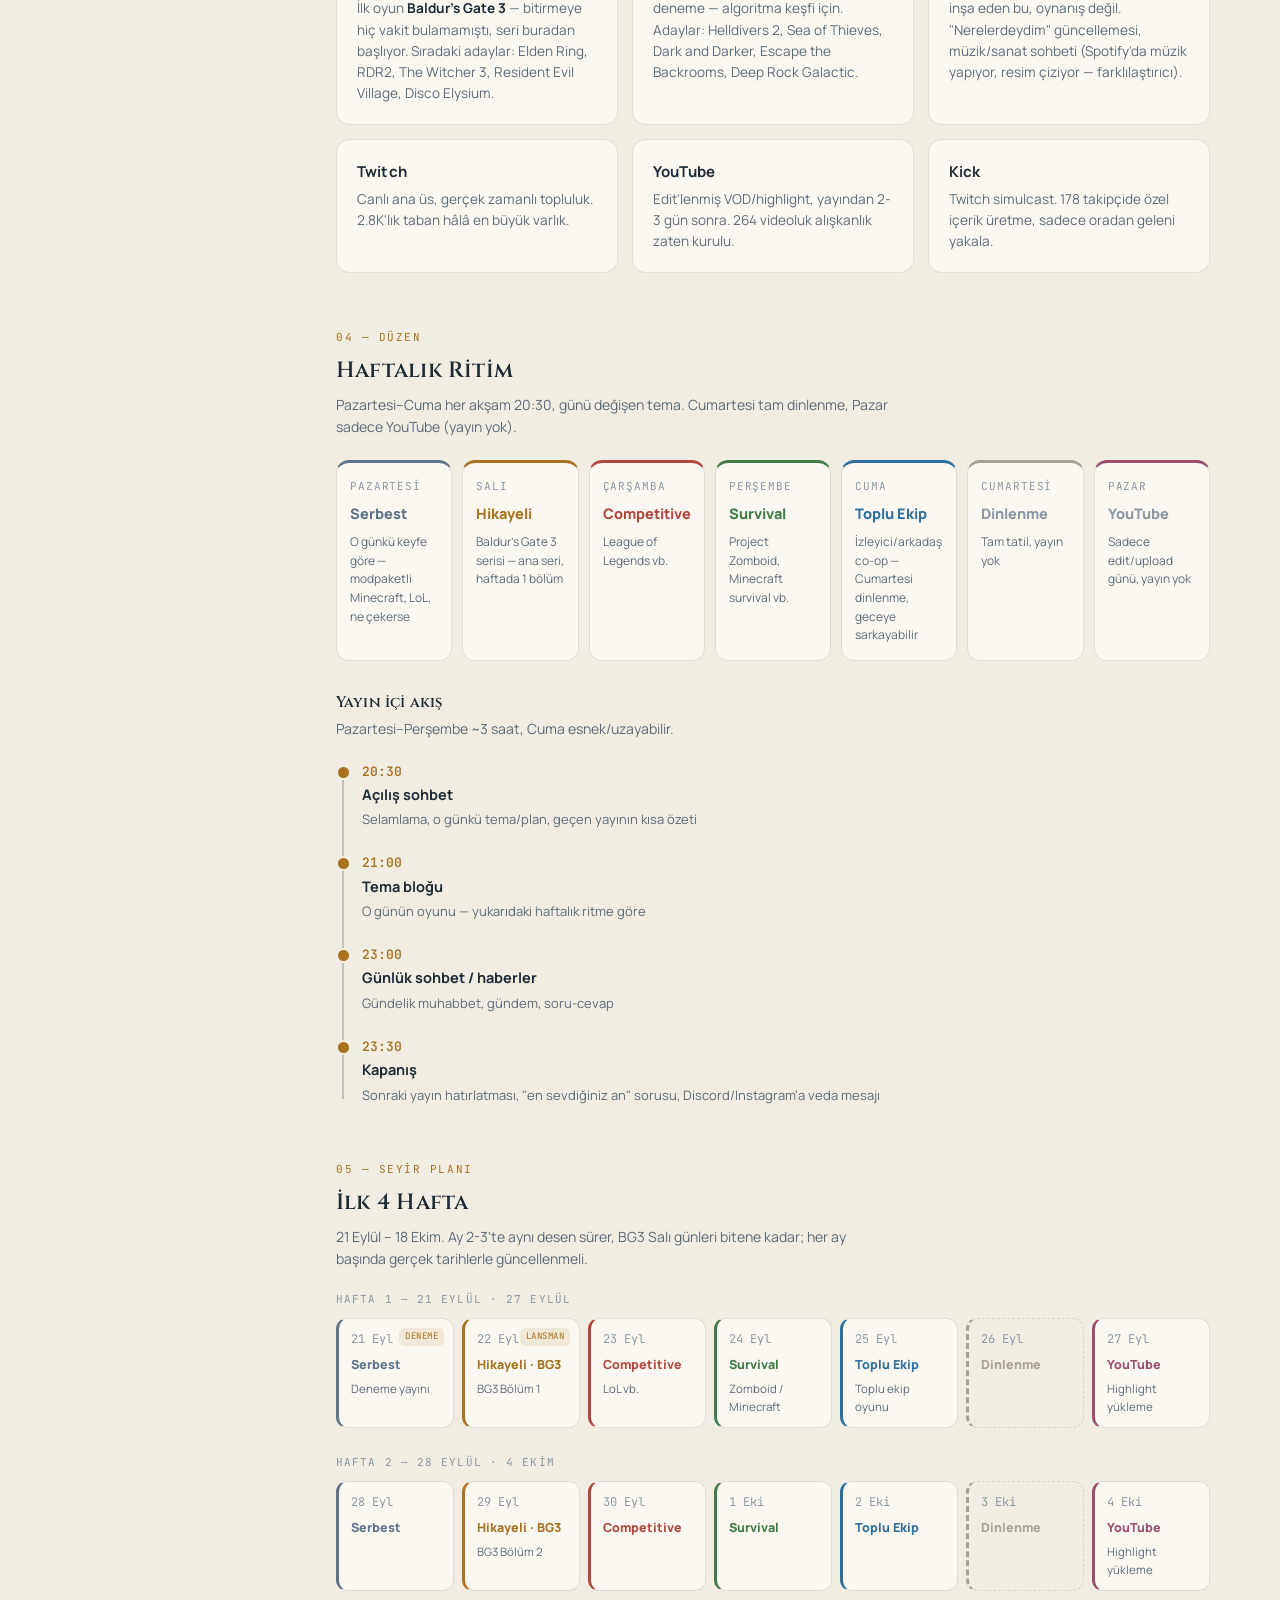
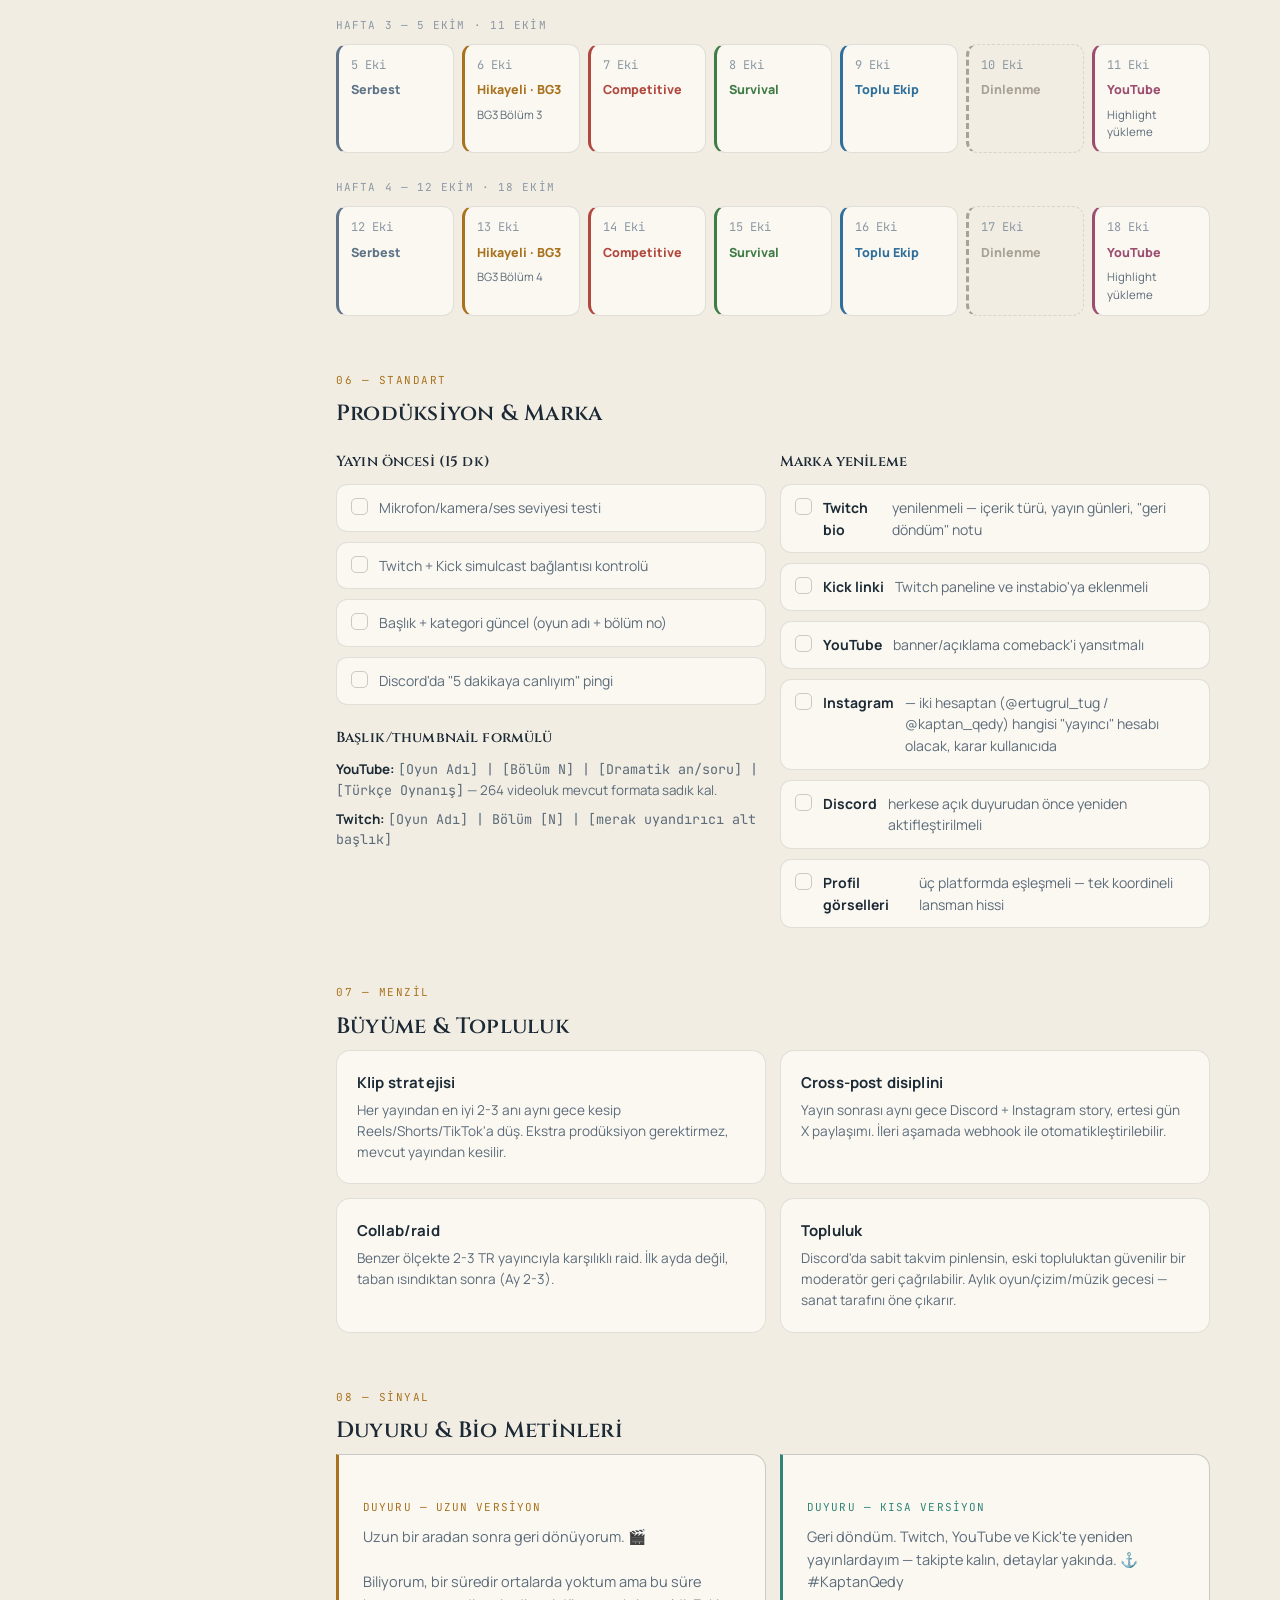
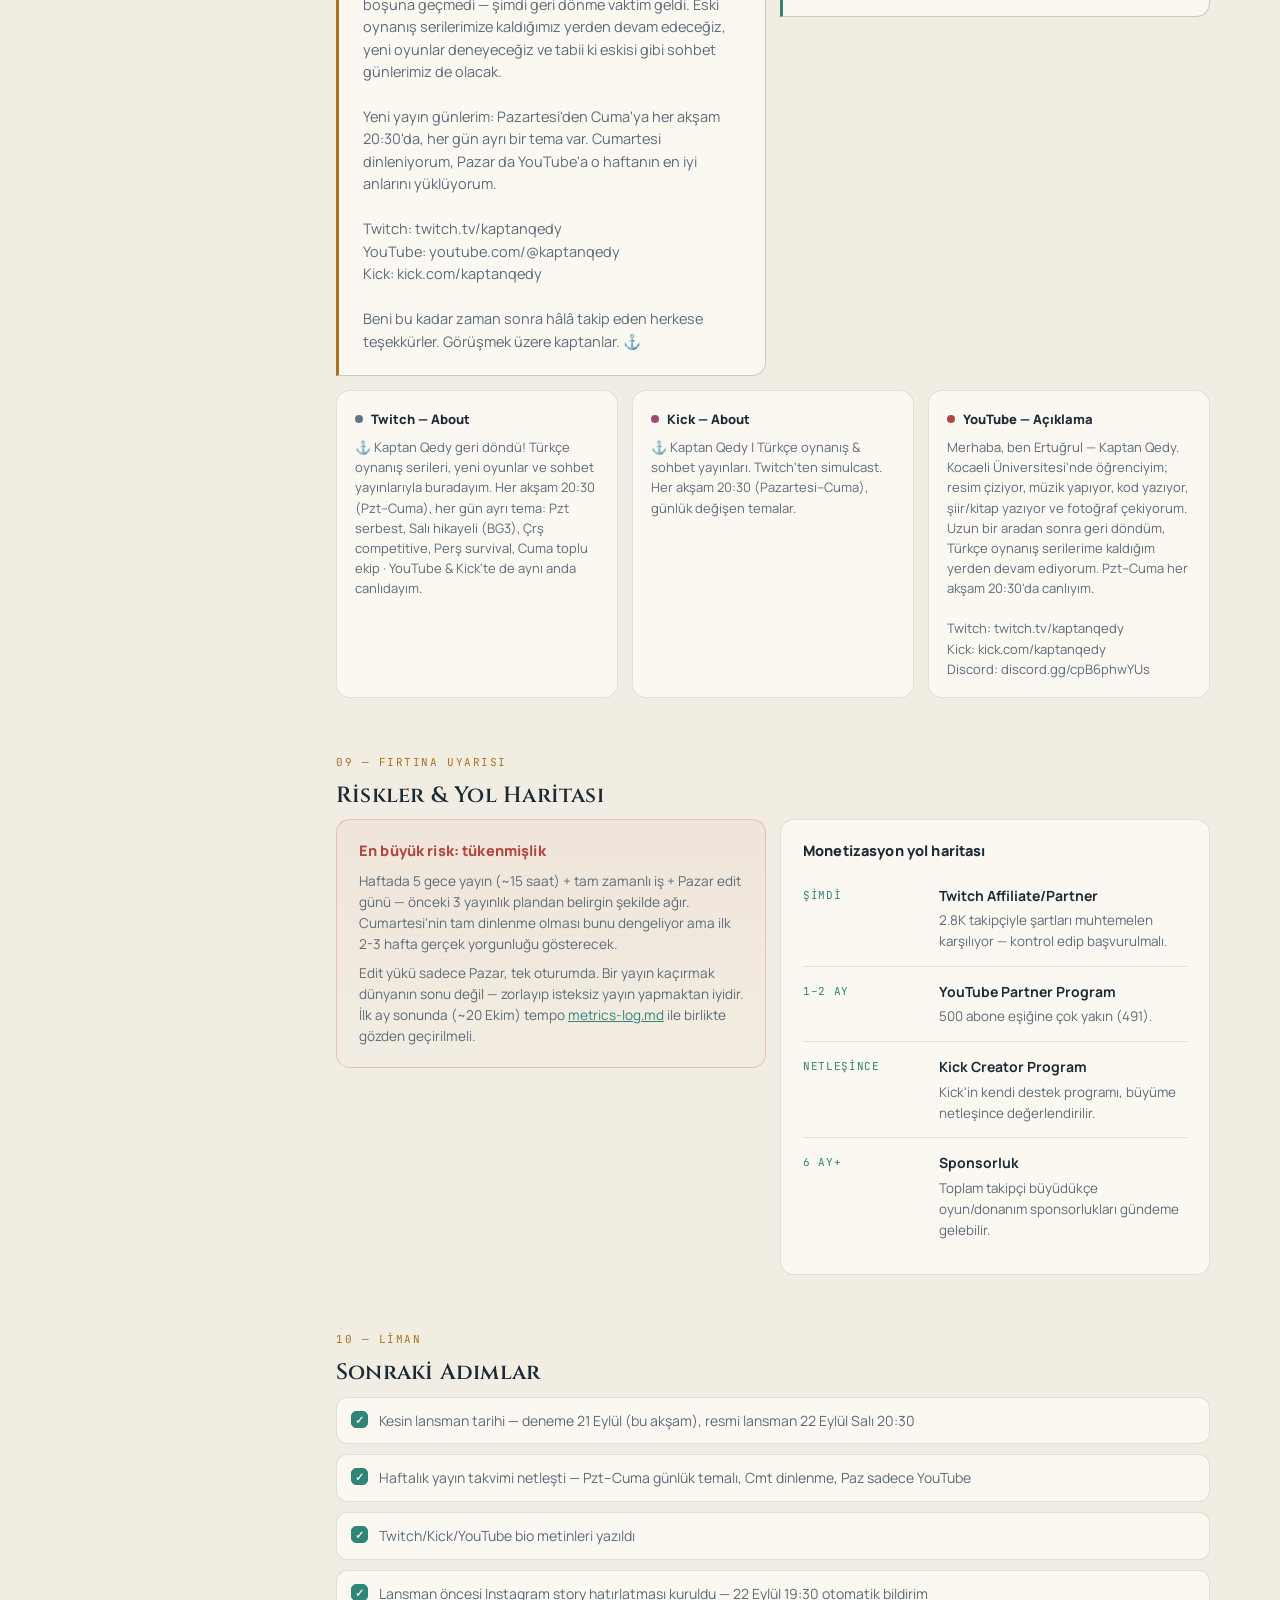
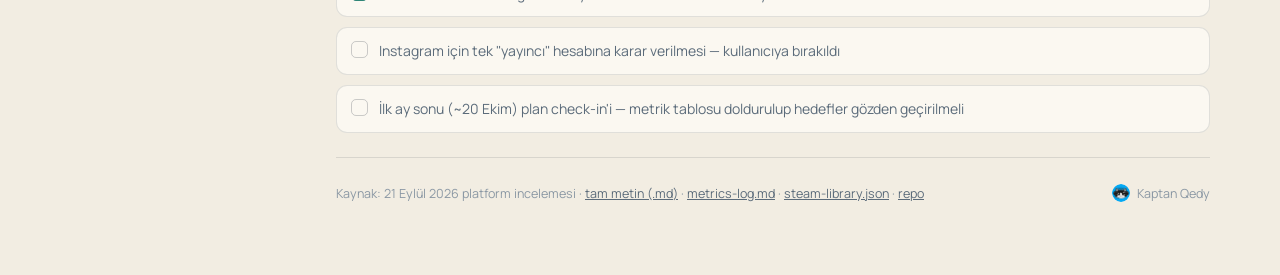
==== commit a3d2bee4: "Add velocity-driven marquee, staggered reveals, tilt, and a searchable library page - Marquee now dr" ====
--- a/docs/captain-on-the-bridge/index.html
+++ b/docs/captain-on-the-bridge/index.html
@@ -5,6 +5,7 @@
 <meta name="viewport" content="width=device-width, initial-scale=1, viewport-fit=cover">
 <title>Captain on the Bridge</title>
 <meta name="description" content="KaptanQedy'nin Twitch/YouTube/Kick geri dönüş planı: mevcut durum, hedefler, haftalık yayın ritmi ve ilk 4 haftalık takvim.">
+<meta name="view-transition" content="same-origin">
 <link rel="preconnect" href="https://fonts.googleapis.com">
 <link rel="stylesheet" href="https://fonts.googleapis.com/css2?family=Cinzel:wght@500;600;700&family=Manrope:wght@400;500;600;700;800&family=JetBrains+Mono:wght@400;500;600&display=swap">
 <style>
@@ -132,7 +133,7 @@
     width:36px;height:36px;border-radius:50%;flex:none;overflow:hidden;
     border:1.5px solid var(--border-strong);
   }
-  .brand-mark img{width:100%;height:100%;object-fit:cover;display:block;}
+  .brand-mark img{width:100%;height:100%;object-fit:cover;display:block;view-transition-name:kaptan-logo;}
   .brand-text{display:flex;flex-direction:column;line-height:1.15;}
   .brand-text strong{font-family:var(--font-display);font-size:14.5px;letter-spacing:.03em;}
   .brand-text span{font-size:10.5px;color:var(--text-faint);letter-spacing:.08em;text-transform:uppercase;}
@@ -326,13 +327,32 @@
   footer{border-top:1px solid var(--border);padding:26px 0 8px;color:var(--text-faint);font-size:12.5px;display:flex;flex-wrap:wrap;gap:8px 18px;justify-content:space-between;}
   footer a{color:var(--text-dim);}
 
-  @media (prefers-reduced-motion:no-preference){
-    section{animation:rise .5s ease both;}
-  }
-  @keyframes rise{from{opacity:0;transform:translateY(6px);}to{opacity:1;transform:none;}}
+  #progress{position:fixed;top:0;left:0;height:3px;width:0%;background:linear-gradient(90deg,var(--accent-2),var(--accent));z-index:100;transition:width .08s linear;}
+
+  .js .reveal{opacity:0;transform:translateY(22px);transition:opacity .6s cubic-bezier(.2,.7,.2,1), transform .6s cubic-bezier(.2,.7,.2,1);}
+  .js .reveal.in{opacity:1;transform:translateY(0);}
+
+  .stagger{perspective:900px;}
+  .js .stagger > *{
+    opacity:0;transform:translateY(18px) rotateX(8deg);transform-origin:bottom center;
+    transition:opacity .5s cubic-bezier(.2,.7,.2,1), transform .5s cubic-bezier(.2,.7,.2,1);
+  }
+  .js .stagger.in > *{opacity:1;transform:none;}
+  .stagger > *:nth-child(1){transition-delay:0ms}
+  .stagger > *:nth-child(2){transition-delay:55ms}
+  .stagger > *:nth-child(3){transition-delay:110ms}
+  .stagger > *:nth-child(4){transition-delay:165ms}
+  .stagger > *:nth-child(5){transition-delay:220ms}
+  .stagger > *:nth-child(6){transition-delay:275ms}
+  .stagger > *:nth-child(7){transition-delay:330ms}
+  @media (prefers-reduced-motion:reduce){
+    .js .reveal{opacity:1;transform:none;transition:none;}
+    .js .stagger > *{opacity:1;transform:none;transition:none;}
+  }
 </style>
 </head>
 <body>
+<div id="progress"></div>
 
 <div class="shell">
   <aside class="side">
@@ -352,6 +372,7 @@
       <a href="#duyuru">Duyuru &amp; Bio</a>
       <a href="#risk">Risk &amp; Yol Haritası</a>
       <a href="#adimlar">Sonraki Adımlar</a>
+      <a href="../kutuphane/" style="color:var(--accent-2);">Kütüphane →</a>
     </nav>
   </aside>
 
@@ -373,7 +394,7 @@
       <div class="eyebrow">01 — Envanter</div>
       <h2>Mevcut Durum</h2>
       <p class="section-note">Üç kanal da hâlâ ayakta, takipçi/abone tabanı korunmuş. Hiçbir şey kaybolmamış — sadece uyuyor.</p>
-      <div class="grid cols-3">
+      <div class="grid cols-3 stagger">
         <div class="platform-card">
           <div class="top"><span class="name">Twitch</span><span class="badge">Offline</span></div>
           <div class="figure">2.8K</div>
@@ -422,7 +443,7 @@
     <section id="icerik">
       <div class="eyebrow">03 — Muhteva</div>
       <h2>İçerik Stratejisi</h2>
-      <div class="grid cols-3">
+      <div class="grid cols-3 stagger">
         <div class="card">
           <h3>Ana içerik</h3>
           <p>Türkçe oynanış serileri, çok bölümlü. İlk oyun <b style="color:var(--text)">Baldur's Gate 3</b> — bitirmeye hiç vakit bulamamıştı, seri buradan başlıyor. Sıradaki adaylar: Elden Ring, RDR2, The Witcher 3, Resident Evil Village, Disco Elysium.</p>
@@ -436,7 +457,7 @@
           <p>Haftalık sohbet/IRL — asıl topluluğu inşa eden bu, oynanış değil. "Nerelerdeydim" güncellemesi, müzik/sanat sohbeti (Spotify'da müzik yapıyor, resim çiziyor — farklılaştırıcı).</p>
         </div>
       </div>
-      <div class="grid cols-3" style="margin-top:14px;">
+      <div class="grid cols-3 stagger" style="margin-top:14px;">
         <div class="card"><h3>Twitch</h3><p>Canlı ana üs, gerçek zamanlı topluluk. 2.8K'lık taban hâlâ en büyük varlık.</p></div>
         <div class="card"><h3>YouTube</h3><p>Edit'lenmiş VOD/highlight, yayından 2-3 gün sonra. 264 videoluk alışkanlık zaten kurulu.</p></div>
         <div class="card"><h3>Kick</h3><p>Twitch simulcast. 178 takipçide özel içerik üretme, sadece oradan geleni yakala.</p></div>
@@ -447,7 +468,7 @@
       <div class="eyebrow">04 — Düzen</div>
       <h2>Haftalık Ritim</h2>
       <p class="section-note">Pazartesi–Cuma her akşam 20:30, günü değişen tema. Cumartesi tam dinlenme, Pazar sadece YouTube (yayın yok).</p>
-      <div class="week-strip">
+      <div class="week-strip stagger">
         <div class="day-card" style="--c:var(--t-serbest)"><div class="dname">Pazartesi</div><div class="theme">Serbest</div><div class="desc">O günkü keyfe göre — modpaketli Minecraft, LoL, ne çekerse</div></div>
         <div class="day-card" style="--c:var(--t-hikaye)"><div class="dname">Salı</div><div class="theme">Hikayeli</div><div class="desc">Baldur's Gate 3 serisi — ana seri, haftada 1 bölüm</div></div>
         <div class="day-card" style="--c:var(--t-comp)"><div class="dname">Çarşamba</div><div class="theme">Competitive</div><div class="desc">League of Legends vb.</div></div>
@@ -477,10 +498,10 @@
     <section id="prodüksiyon">
       <div class="eyebrow">06 — Standart</div>
       <h2>Prodüksiyon &amp; Marka</h2>
-      <div class="grid cols-2">
+      <div class="grid cols-2 stagger">
         <div>
           <h3 style="font-size:14.5px;margin-bottom:10px;">Yayın öncesi (15 dk)</h3>
-          <ul class="checklist">
+          <ul class="checklist stagger">
             <li><span class="box"></span>Mikrofon/kamera/ses seviyesi testi</li>
             <li><span class="box"></span>Twitch + Kick simulcast bağlantısı kontrolü</li>
             <li><span class="box"></span>Başlık + kategori güncel (oyun adı + bölüm no)</li>
@@ -492,7 +513,7 @@
         </div>
         <div>
           <h3 style="font-size:14.5px;margin-bottom:10px;">Marka yenileme</h3>
-          <ul class="checklist">
+          <ul class="checklist stagger">
             <li><span class="box"></span><b>Twitch bio</b> yenilenmeli — içerik türü, yayın günleri, "geri döndüm" notu</li>
             <li><span class="box"></span><b>Kick linki</b> Twitch paneline ve instabio'ya eklenmeli</li>
             <li><span class="box"></span><b>YouTube</b> banner/açıklama comeback'i yansıtmalı</li>
@@ -507,7 +528,7 @@
     <section id="buyume">
       <div class="eyebrow">07 — Menzil</div>
       <h2>Büyüme &amp; Topluluk</h2>
-      <div class="grid cols-2">
+      <div class="grid cols-2 stagger">
         <div class="card">
           <h3>Klip stratejisi</h3>
           <p>Her yayından en iyi 2-3 anı aynı gece kesip Reels/Shorts/TikTok'a düş. Ekstra prodüksiyon gerektirmez, mevcut yayından kesilir.</p>
@@ -530,7 +551,7 @@
     <section id="duyuru">
       <div class="eyebrow">08 — Sinyal</div>
       <h2>Duyuru &amp; Bio Metinleri</h2>
-      <div class="grid cols-2" style="align-items:start;">
+      <div class="grid cols-2 stagger" style="align-items:start;">
         <div class="quote">
           <div class="qlabel">Duyuru — uzun versiyon</div>Uzun bir aradan sonra geri dönüyorum. 🎬
 
@@ -547,7 +568,7 @@
           <div class="qlabel">Duyuru — kısa versiyon</div>Geri döndüm. Twitch, YouTube ve Kick'te yeniden yayınlardayım — takipte kalın, detaylar yakında. ⚓ #KaptanQedy</div>
       </div>
 
-      <div class="grid cols-3" style="margin-top:14px;">
+      <div class="grid cols-3 stagger" style="margin-top:14px;">
         <div class="bio-card">
           <div class="plat"><span class="dot" style="--c:var(--t-serbest)"></span>Twitch — About</div>
           <p>⚓ Kaptan Qedy geri döndü! Türkçe oynanış serileri, yeni oyunlar ve sohbet yayınlarıyla buradayım. Her akşam 20:30 (Pzt–Cuma), her gün ayrı tema: Pzt serbest, Salı hikayeli (BG3), Çrş competitive, Perş survival, Cuma toplu ekip · YouTube &amp; Kick'te de aynı anda canlıdayım.</p>
@@ -570,7 +591,7 @@
     <section id="risk">
       <div class="eyebrow">09 — Fırtına Uyarısı</div>
       <h2>Riskler &amp; Yol Haritası</h2>
-      <div class="grid cols-2" style="align-items:start;">
+      <div class="grid cols-2 stagger" style="align-items:start;">
         <div class="callout warn">
           <h3>En büyük risk: tükenmişlik</h3>
           <p>Haftada 5 gece yayın (~15 saat) + tam zamanlı iş + Pazar edit günü — önceki 3 yayınlık plandan belirgin şekilde ağır. Cumartesi'nin tam dinlenme olması bunu dengeliyor ama ilk 2-3 hafta gerçek yorgunluğu gösterecek.</p>
@@ -578,7 +599,7 @@
         </div>
         <div class="callout">
           <h3>Monetizasyon yol haritası</h3>
-          <div class="roadmap">
+          <div class="roadmap stagger">
             <div class="rm-item"><span class="rm-tag">Şimdi</span><div><h4>Twitch Affiliate/Partner</h4><p>2.8K takipçiyle şartları muhtemelen karşılıyor — kontrol edip başvurulmalı.</p></div></div>
             <div class="rm-item"><span class="rm-tag">1–2 ay</span><div><h4>YouTube Partner Program</h4><p>500 abone eşiğine çok yakın (491).</p></div></div>
             <div class="rm-item"><span class="rm-tag">Netleşince</span><div><h4>Kick Creator Program</h4><p>Kick'in kendi destek programı, büyüme netleşince değerlendirilir.</p></div></div>
@@ -591,7 +612,7 @@
     <section id="adimlar">
       <div class="eyebrow">10 — Liman</div>
       <h2>Sonraki Adımlar</h2>
-      <ul class="checklist">
+      <ul class="checklist stagger">
         <li class="done"><span class="box">✓</span>Kesin lansman tarihi — deneme 21 Eylül (bu akşam), resmi lansman 22 Eylül Salı 20:30</li>
         <li class="done"><span class="box">✓</span>Haftalık yayın takvimi netleşti — Pzt–Cuma günlük temalı, Cmt dinlenme, Paz sadece YouTube</li>
         <li class="done"><span class="box">✓</span>Twitch/Kick/YouTube bio metinleri yazıldı</li>
@@ -666,7 +687,7 @@
     root.appendChild(lbl);
 
     var grid = document.createElement('div');
-    grid.className = 'cal-grid';
+    grid.className = 'cal-grid stagger';
     week.days.forEach(function(day){
       var meta = THEMES[day.t];
       var cell = document.createElement('div');
@@ -681,6 +702,29 @@
     });
     root.appendChild(grid);
   });
+
+  document.documentElement.classList.add('js');
+  var reduced = window.matchMedia('(prefers-reduced-motion: reduce)').matches;
+
+  var bar = document.getElementById('progress');
+  function onScroll(){
+    var h = document.documentElement;
+    var pct = (h.scrollTop) / (h.scrollHeight - h.clientHeight) * 100;
+    bar.style.width = (isFinite(pct) ? pct : 0) + '%';
+  }
+  document.addEventListener('scroll', onScroll, {passive:true});
+  onScroll();
+
+  if('IntersectionObserver' in window && !reduced){
+    var io = new IntersectionObserver(function(entries){
+      entries.forEach(function(e){
+        if(e.isIntersecting){ e.target.classList.add('in'); io.unobserve(e.target); }
+      });
+    }, {threshold:0.12, rootMargin:'0px 0px -6% 0px'});
+    document.querySelectorAll('.reveal, .stagger').forEach(function(el){ io.observe(el); });
+  } else {
+    document.querySelectorAll('.reveal, .stagger').forEach(function(el){ el.classList.add('in'); });
+  }
 })();
 </script>
 </body>
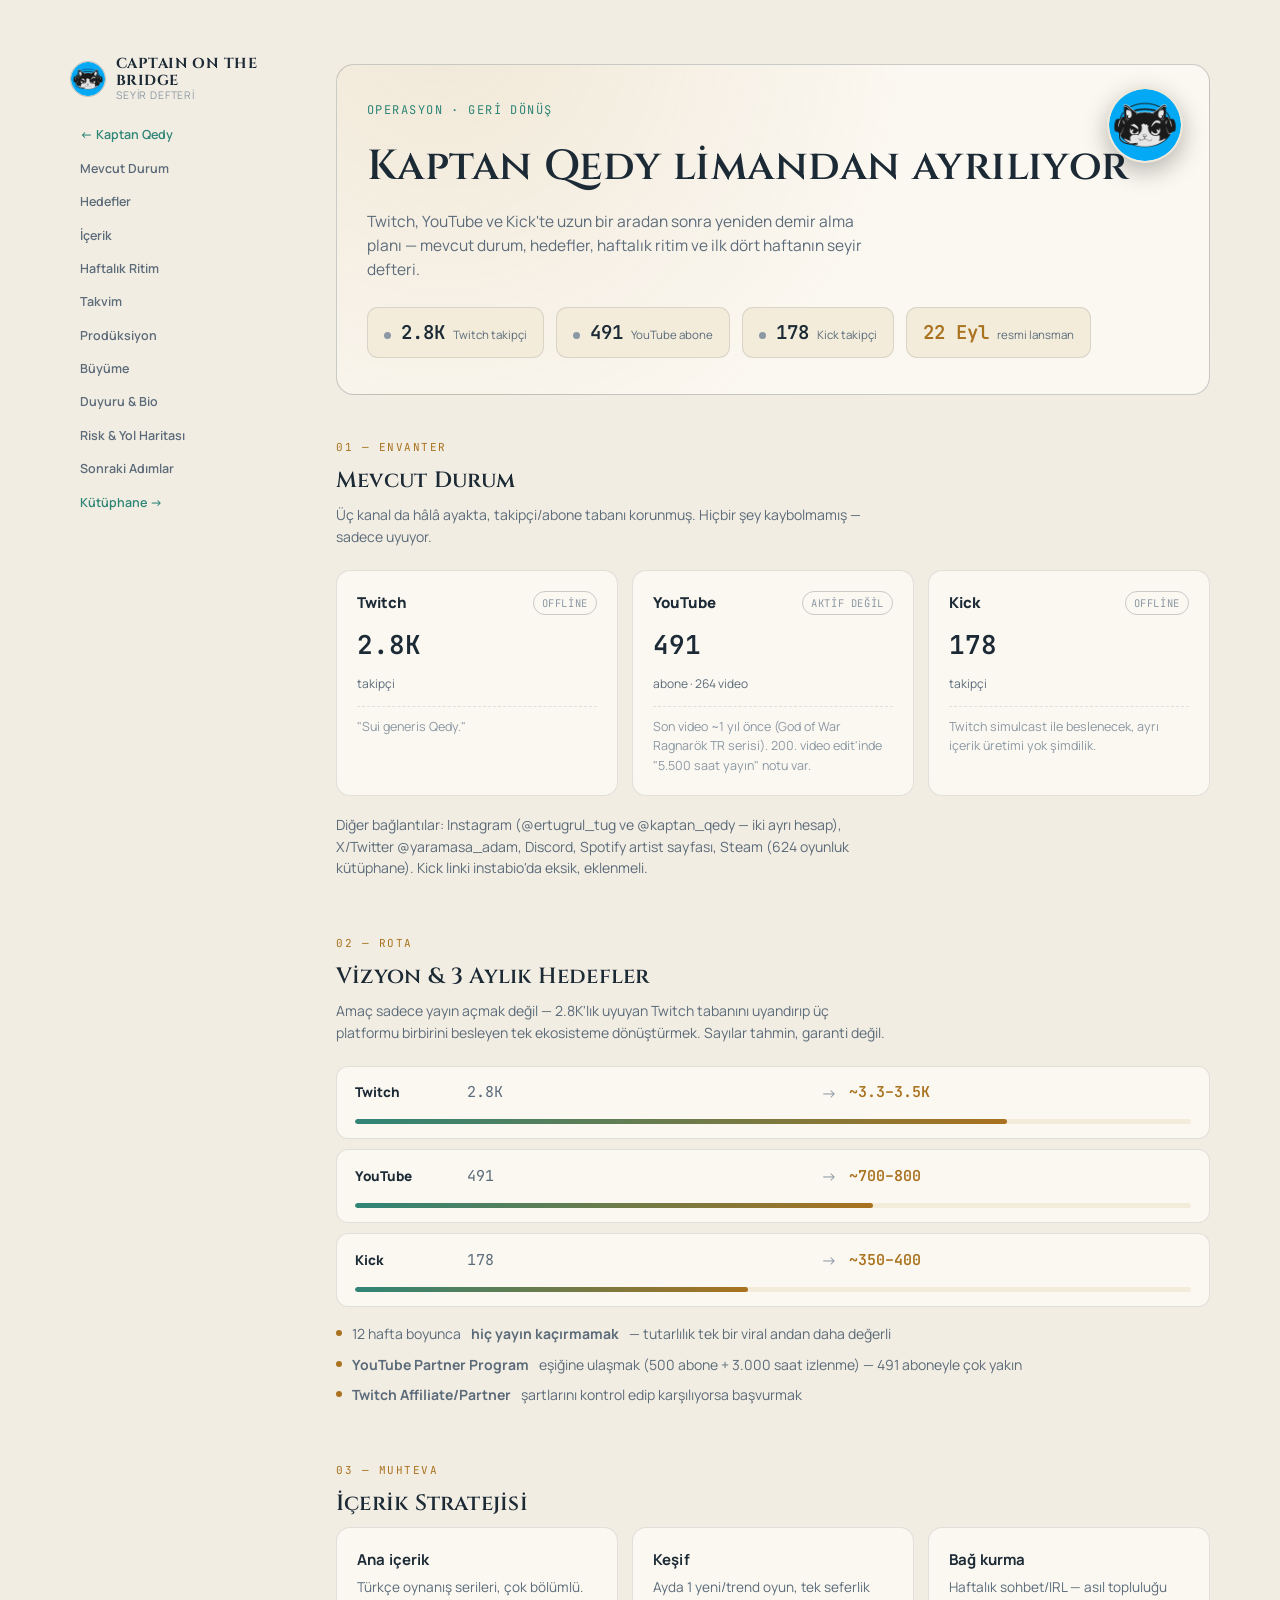
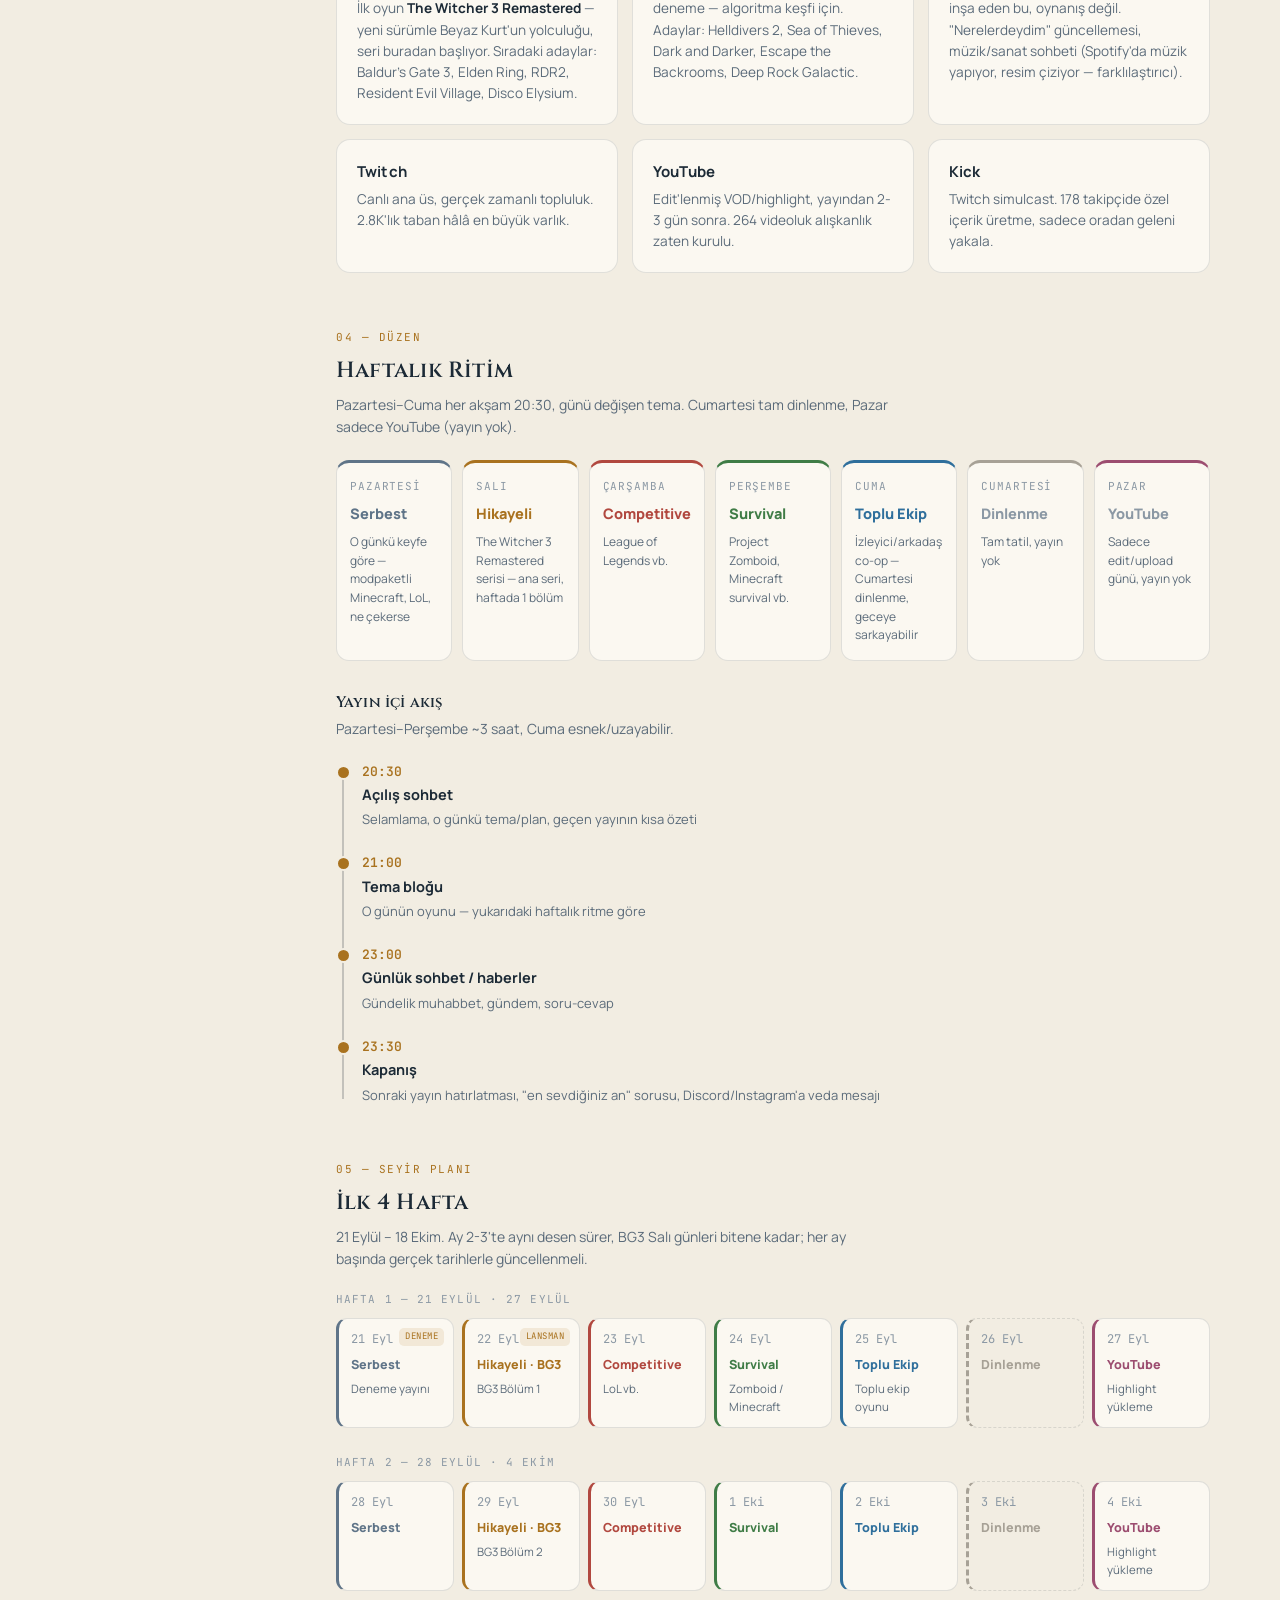
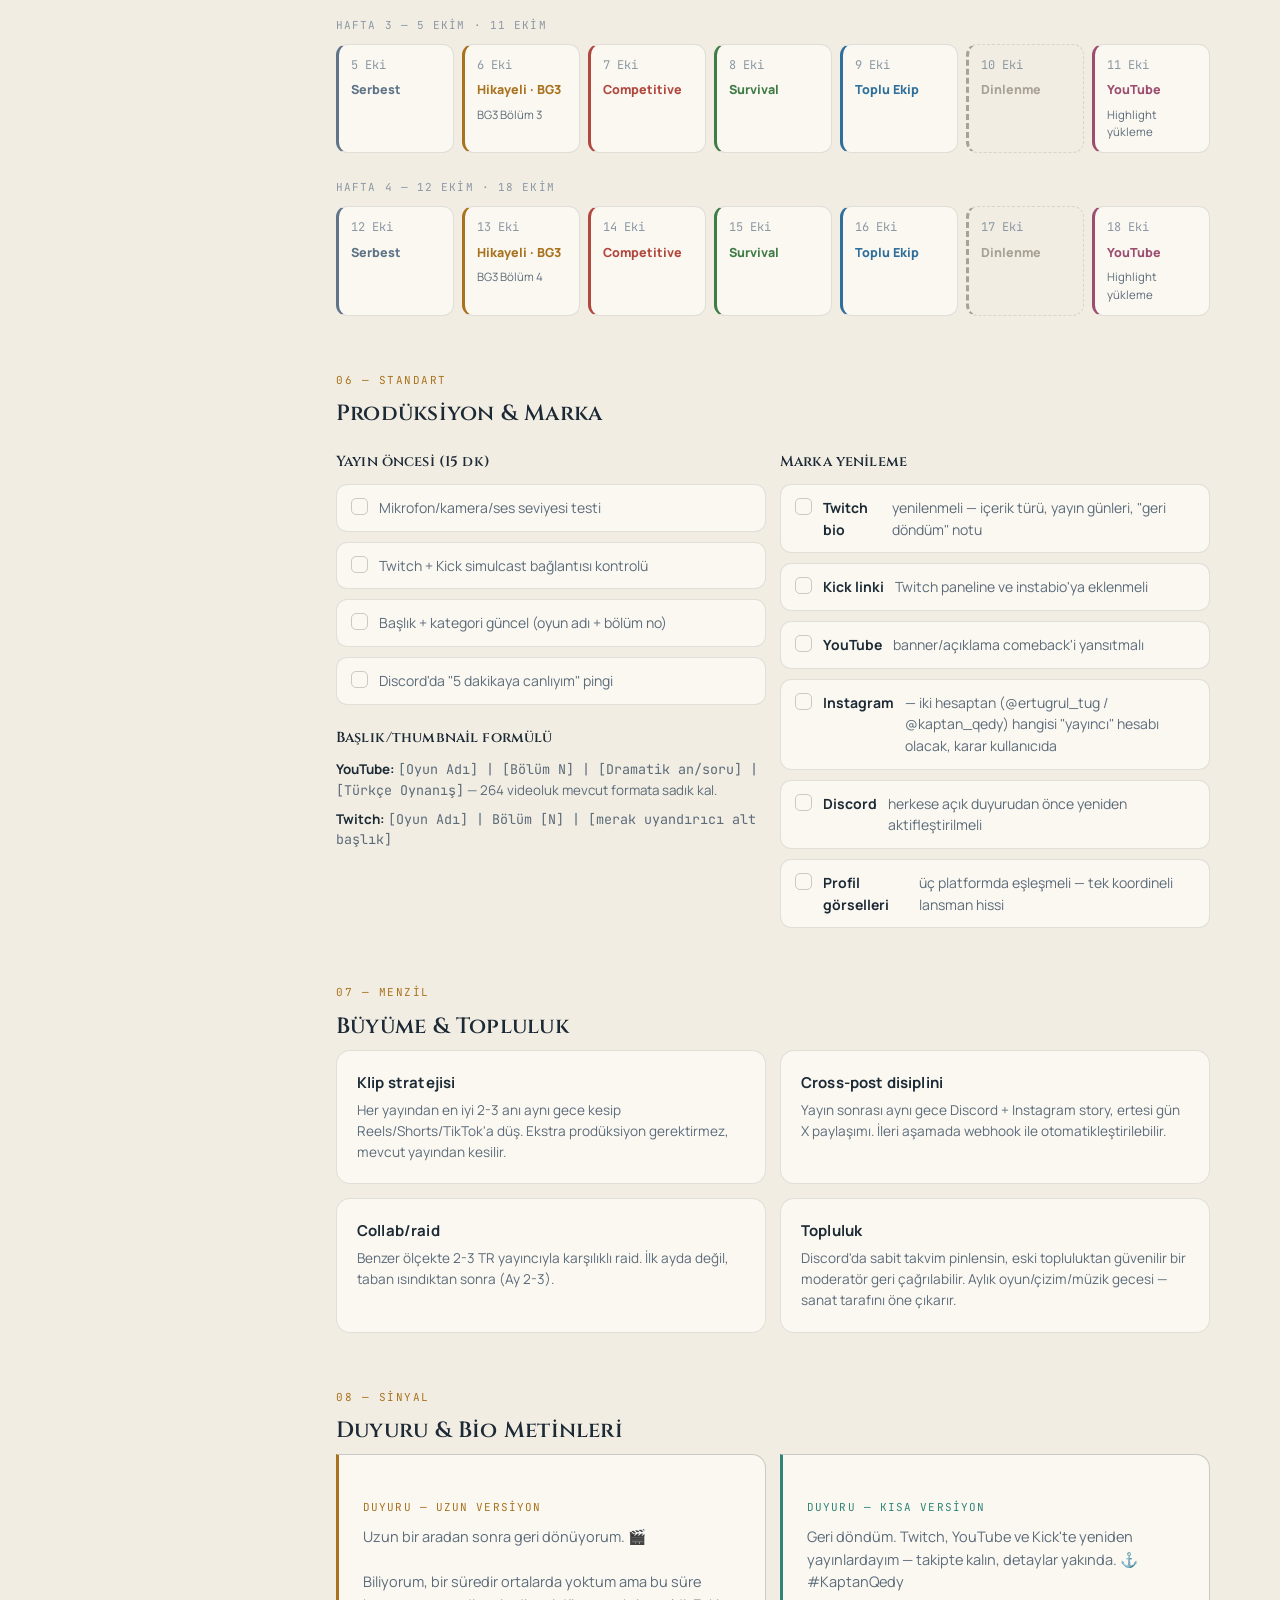
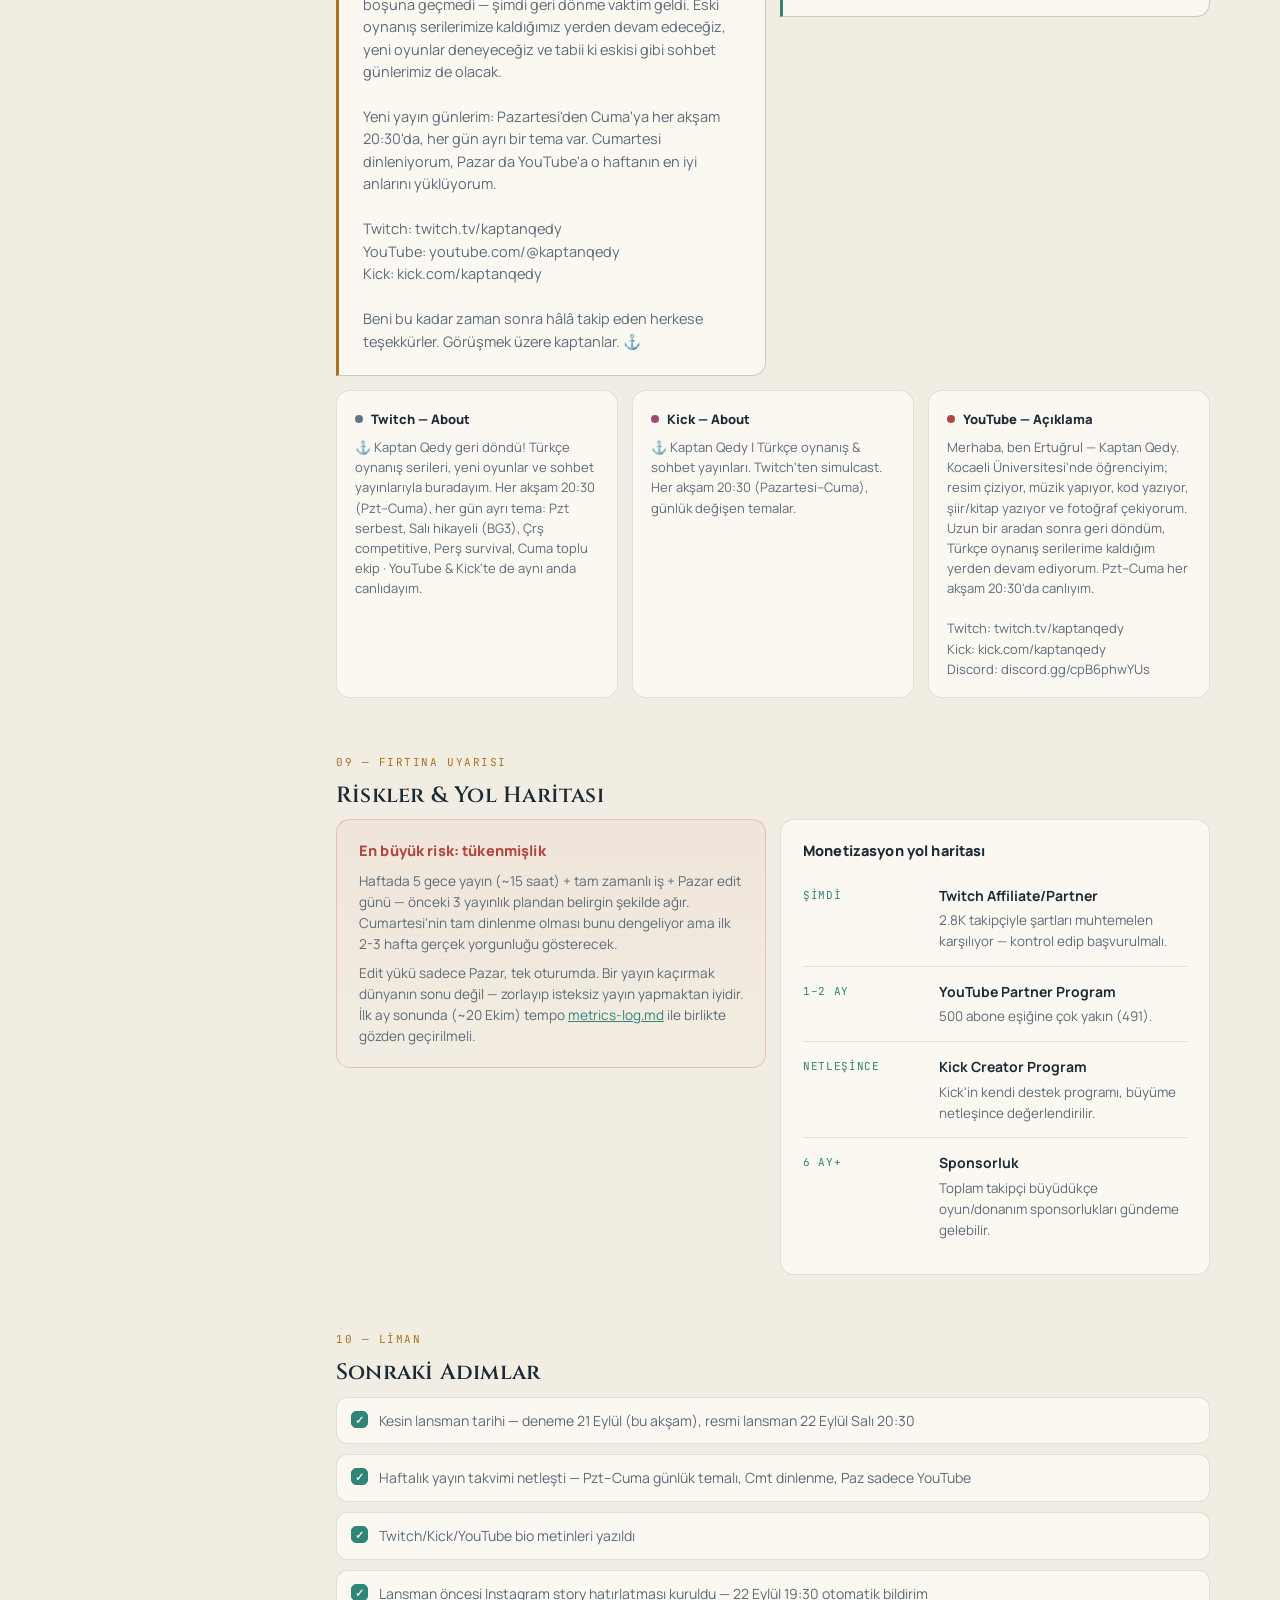
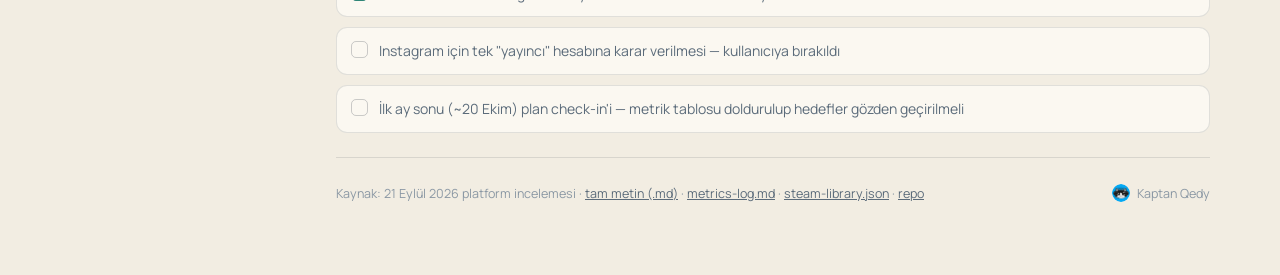
==== commit 9cfd1496: "Site: Salı hikaye serisi The Witcher 3 Remastered Co-Authored-By: Claude Opus 5.5 <noreply@anthropic" ====
--- a/docs/captain-on-the-bridge/index.html
+++ b/docs/captain-on-the-bridge/index.html
@@ -126,6 +126,10 @@
       gap:14px;
       overflow-x:auto;
       -webkit-overflow-scrolling:touch;
+      /* hint that the section list scrolls sideways — otherwise it silently
+         hides under the viewport edge with no sign there's more to see */
+      mask-image:linear-gradient(to right,black calc(100% - 36px),transparent);
+      -webkit-mask-image:linear-gradient(to right,black calc(100% - 36px),transparent);
     }
   }
   .brand{display:flex;align-items:center;gap:10px;flex:0 0 auto;}
@@ -446,7 +450,7 @@
       <div class="grid cols-3 stagger">
         <div class="card">
           <h3>Ana içerik</h3>
-          <p>Türkçe oynanış serileri, çok bölümlü. İlk oyun <b style="color:var(--text)">Baldur's Gate 3</b> — bitirmeye hiç vakit bulamamıştı, seri buradan başlıyor. Sıradaki adaylar: Elden Ring, RDR2, The Witcher 3, Resident Evil Village, Disco Elysium.</p>
+          <p>Türkçe oynanış serileri, çok bölümlü. İlk oyun <b style="color:var(--text)">The Witcher 3 Remastered</b> — yeni sürümle Beyaz Kurt'un yolculuğu, seri buradan başlıyor. Sıradaki adaylar: Baldur's Gate 3, Elden Ring, RDR2, Resident Evil Village, Disco Elysium.</p>
         </div>
         <div class="card">
           <h3>Keşif</h3>
@@ -470,7 +474,7 @@
       <p class="section-note">Pazartesi–Cuma her akşam 20:30, günü değişen tema. Cumartesi tam dinlenme, Pazar sadece YouTube (yayın yok).</p>
       <div class="week-strip stagger">
         <div class="day-card" style="--c:var(--t-serbest)"><div class="dname">Pazartesi</div><div class="theme">Serbest</div><div class="desc">O günkü keyfe göre — modpaketli Minecraft, LoL, ne çekerse</div></div>
-        <div class="day-card" style="--c:var(--t-hikaye)"><div class="dname">Salı</div><div class="theme">Hikayeli</div><div class="desc">Baldur's Gate 3 serisi — ana seri, haftada 1 bölüm</div></div>
+        <div class="day-card" style="--c:var(--t-hikaye)"><div class="dname">Salı</div><div class="theme">Hikayeli</div><div class="desc">The Witcher 3 Remastered serisi — ana seri, haftada 1 bölüm</div></div>
         <div class="day-card" style="--c:var(--t-comp)"><div class="dname">Çarşamba</div><div class="theme">Competitive</div><div class="desc">League of Legends vb.</div></div>
         <div class="day-card" style="--c:var(--t-surv)"><div class="dname">Perşembe</div><div class="theme">Survival</div><div class="desc">Project Zomboid, Minecraft survival vb.</div></div>
         <div class="day-card" style="--c:var(--t-team)"><div class="dname">Cuma</div><div class="theme">Toplu Ekip</div><div class="desc">İzleyici/arkadaş co-op — Cumartesi dinlenme, geceye sarkayabilir</div></div>
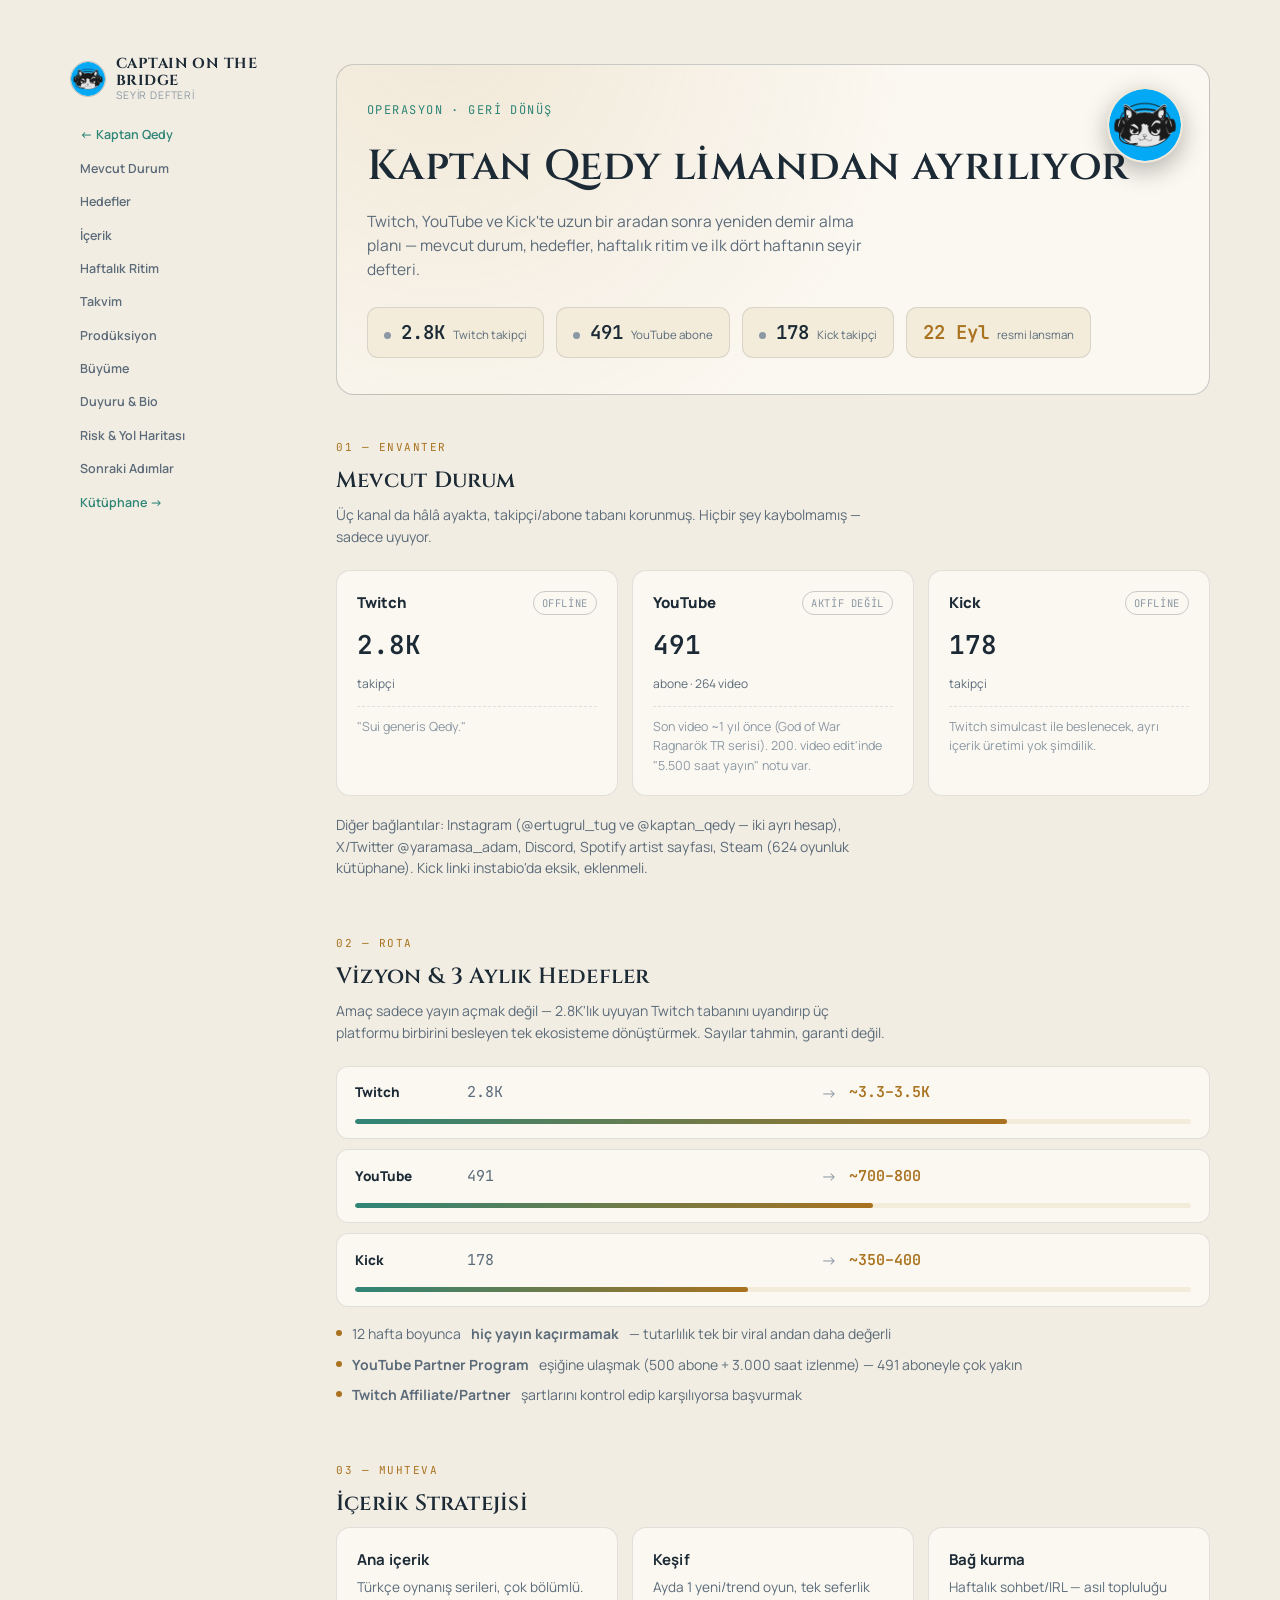
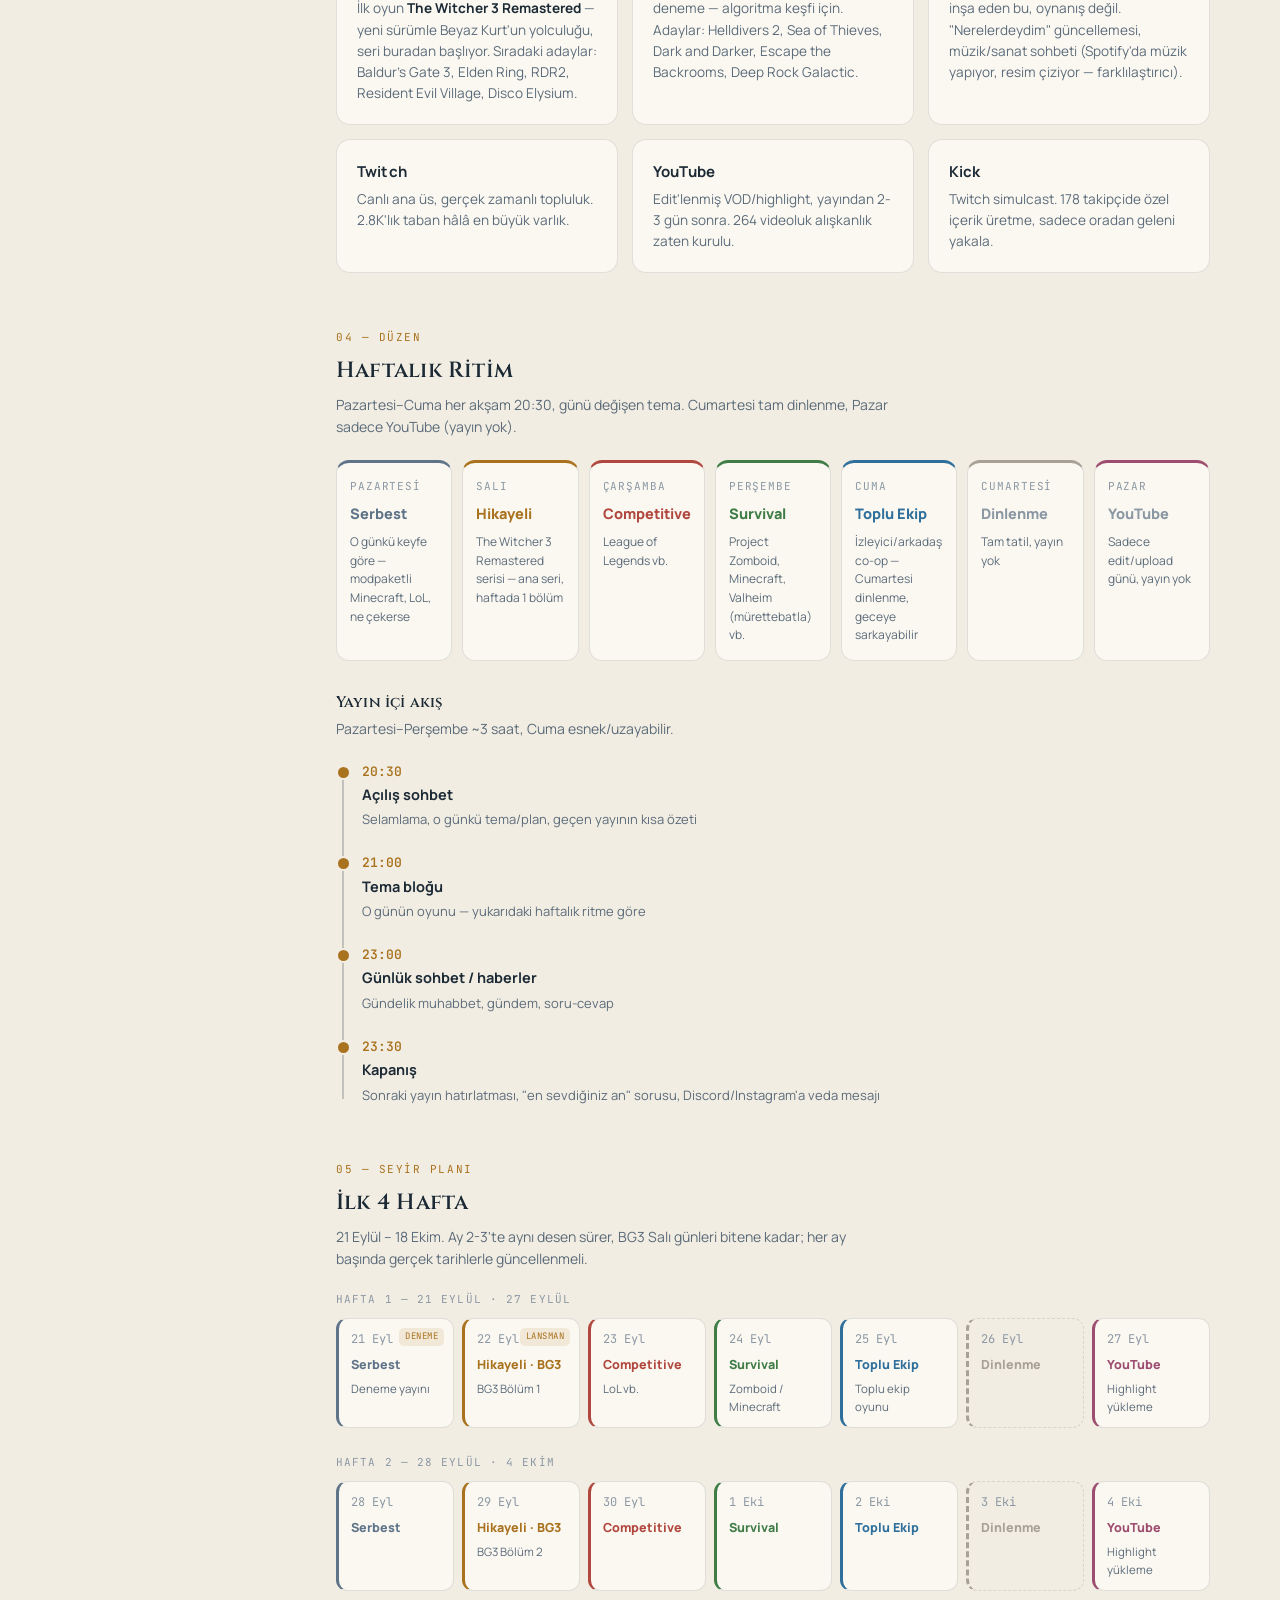
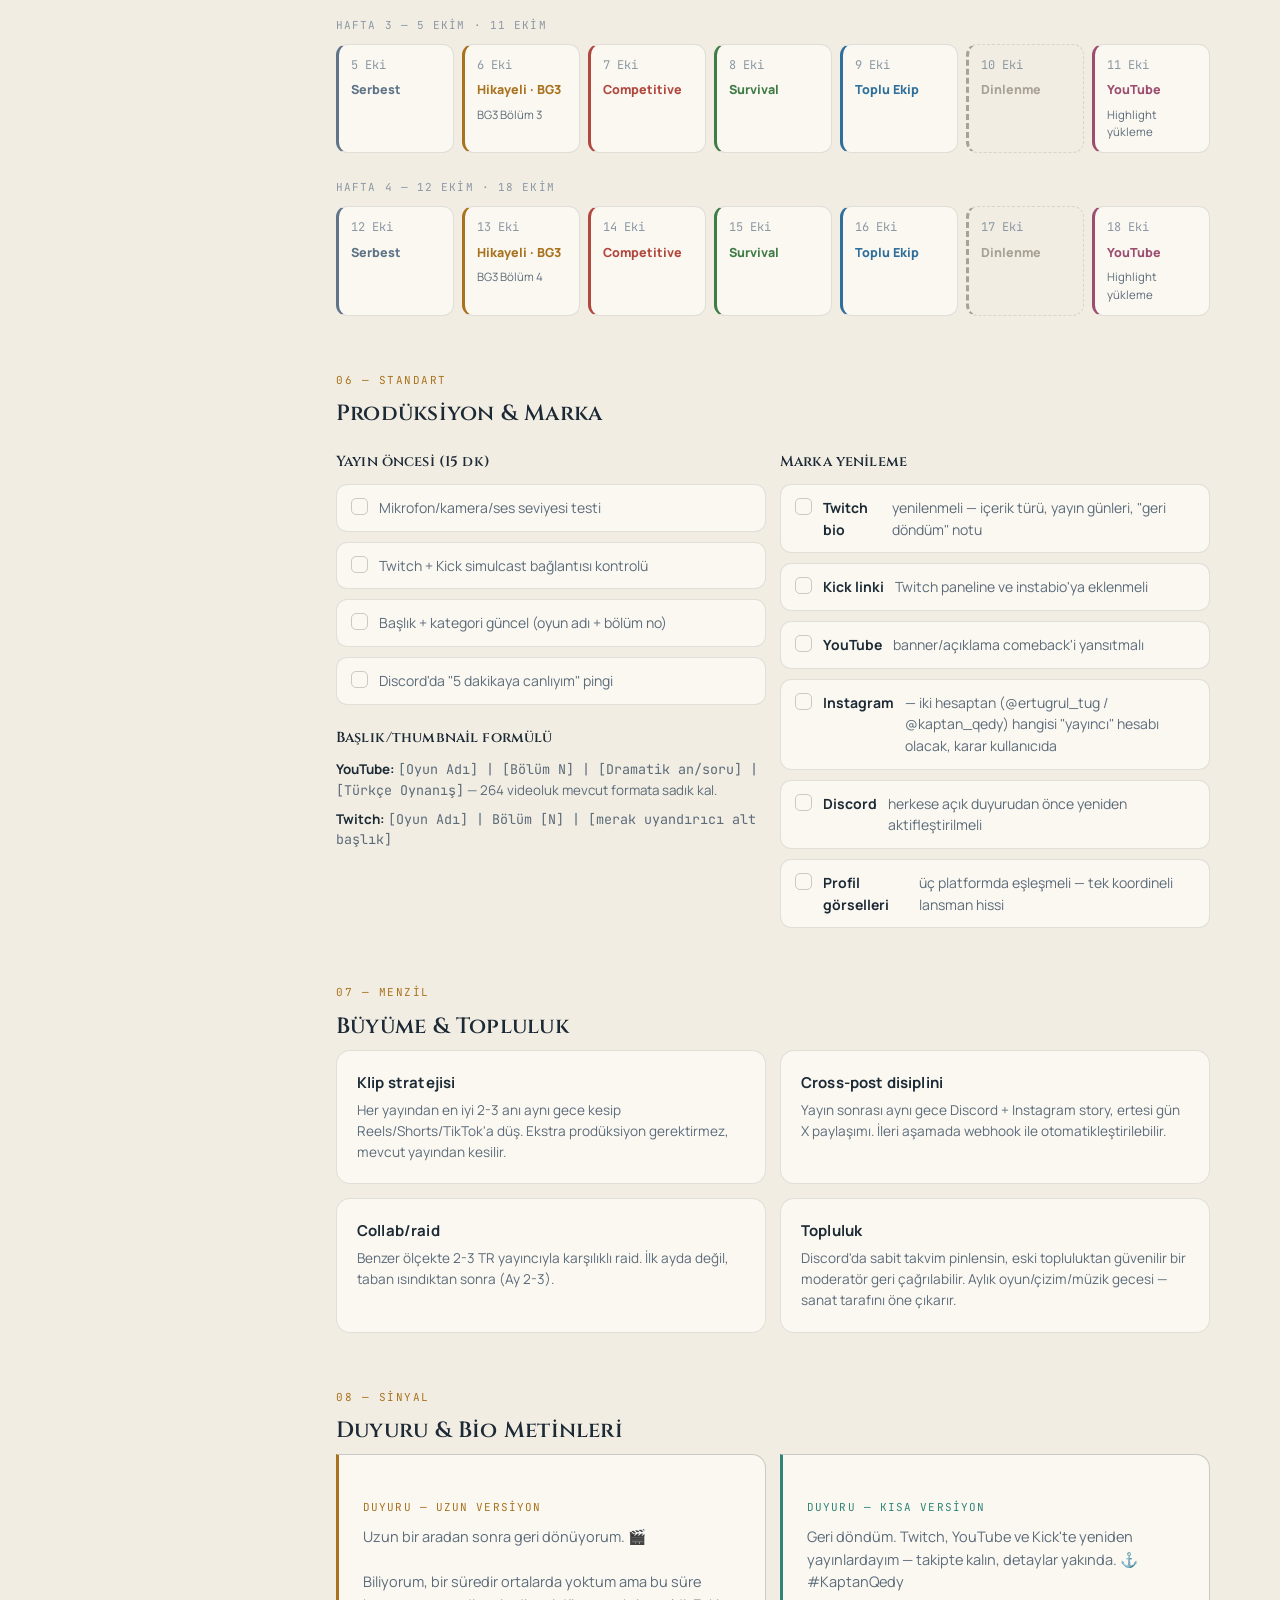
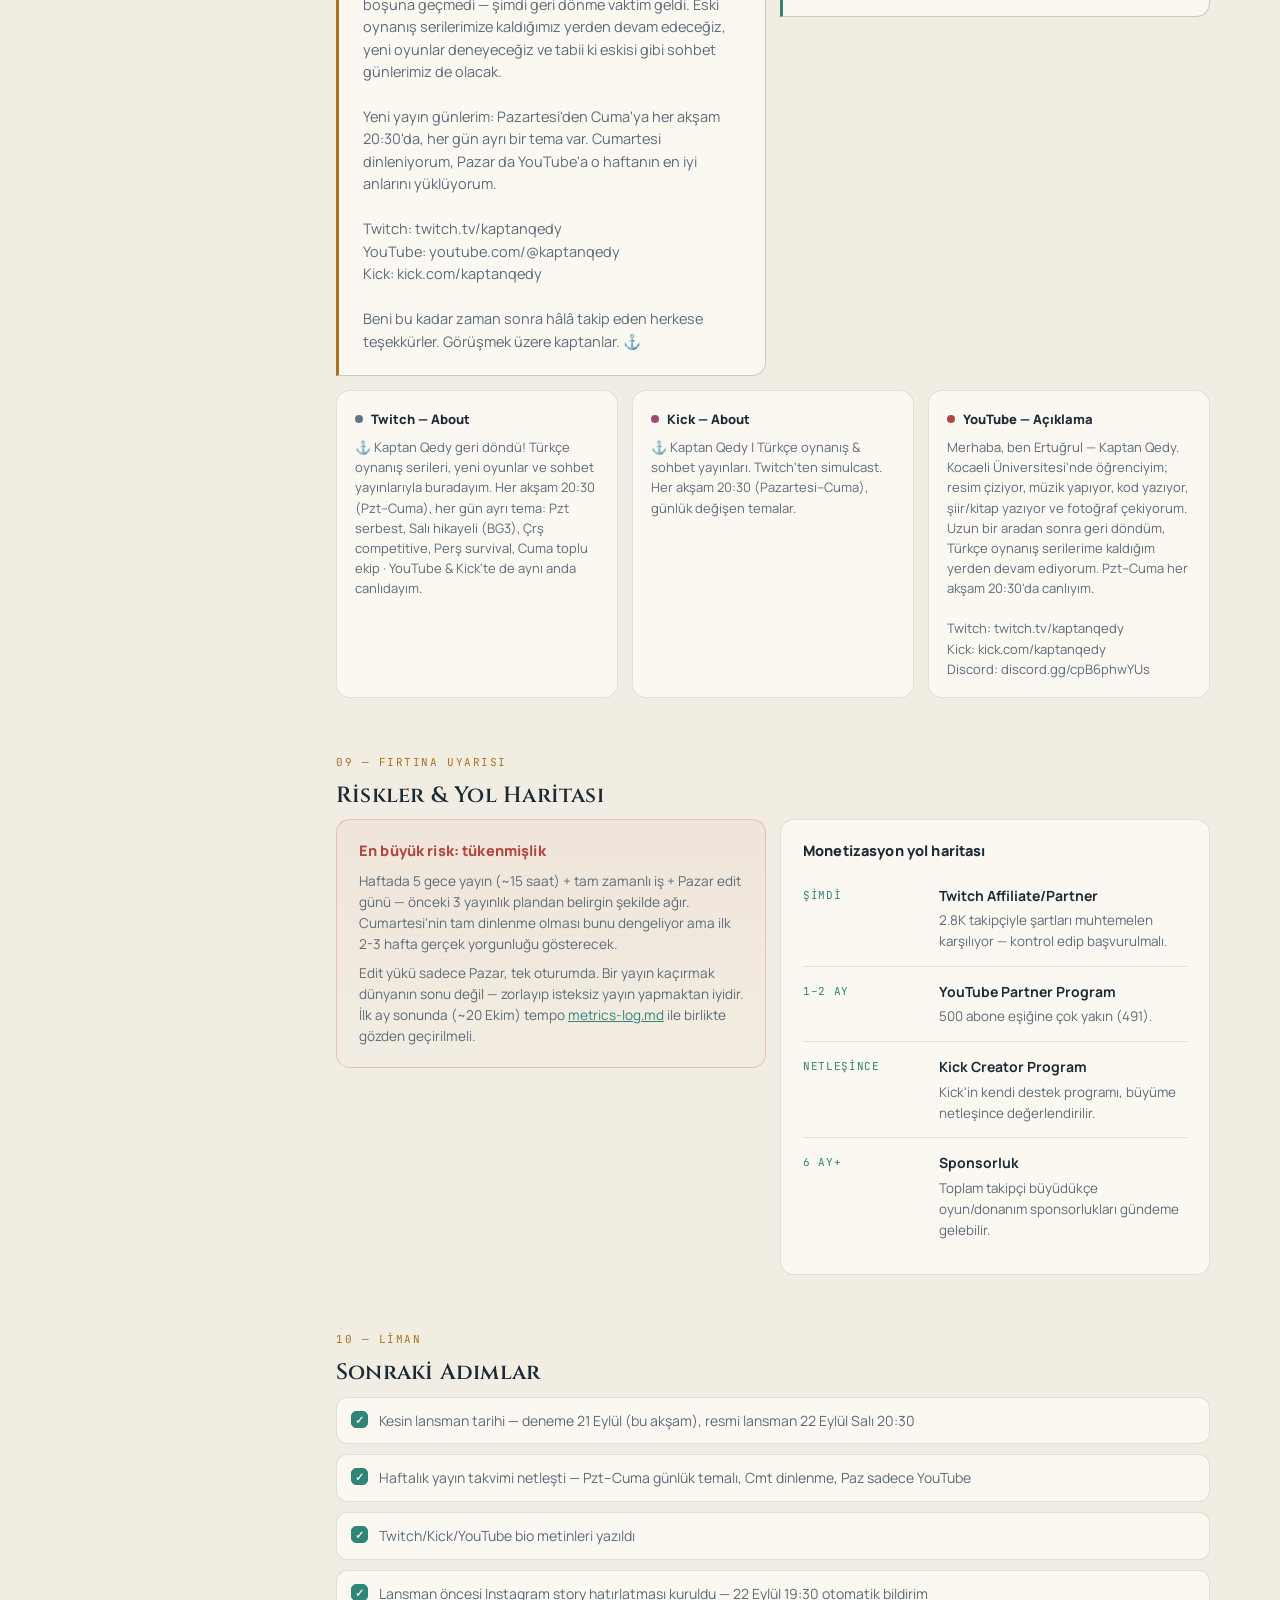
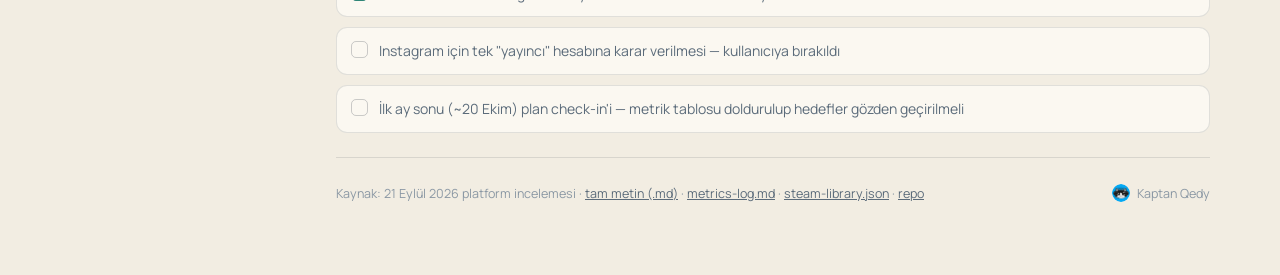
==== commit 7294fe0d: "Valheim ekle; ölüm sayacı oyun başına, rekabetçi oyunlar sayılmaz, Witcher 3 17'den; kısayol AltGr +" ====
--- a/docs/captain-on-the-bridge/index.html
+++ b/docs/captain-on-the-bridge/index.html
@@ -476,7 +476,7 @@
         <div class="day-card" style="--c:var(--t-serbest)"><div class="dname">Pazartesi</div><div class="theme">Serbest</div><div class="desc">O günkü keyfe göre — modpaketli Minecraft, LoL, ne çekerse</div></div>
         <div class="day-card" style="--c:var(--t-hikaye)"><div class="dname">Salı</div><div class="theme">Hikayeli</div><div class="desc">The Witcher 3 Remastered serisi — ana seri, haftada 1 bölüm</div></div>
         <div class="day-card" style="--c:var(--t-comp)"><div class="dname">Çarşamba</div><div class="theme">Competitive</div><div class="desc">League of Legends vb.</div></div>
-        <div class="day-card" style="--c:var(--t-surv)"><div class="dname">Perşembe</div><div class="theme">Survival</div><div class="desc">Project Zomboid, Minecraft survival vb.</div></div>
+        <div class="day-card" style="--c:var(--t-surv)"><div class="dname">Perşembe</div><div class="theme">Survival</div><div class="desc">Project Zomboid, Minecraft, Valheim (mürettebatla) vb.</div></div>
         <div class="day-card" style="--c:var(--t-team)"><div class="dname">Cuma</div><div class="theme">Toplu Ekip</div><div class="desc">İzleyici/arkadaş co-op — Cumartesi dinlenme, geceye sarkayabilir</div></div>
         <div class="day-card off" style="--c:var(--t-rest)"><div class="dname">Cumartesi</div><div class="theme">Dinlenme</div><div class="desc">Tam tatil, yayın yok</div></div>
         <div class="day-card off" style="--c:var(--t-yt)"><div class="dname">Pazar</div><div class="theme">YouTube</div><div class="desc">Sadece edit/upload günü, yayın yok</div></div>
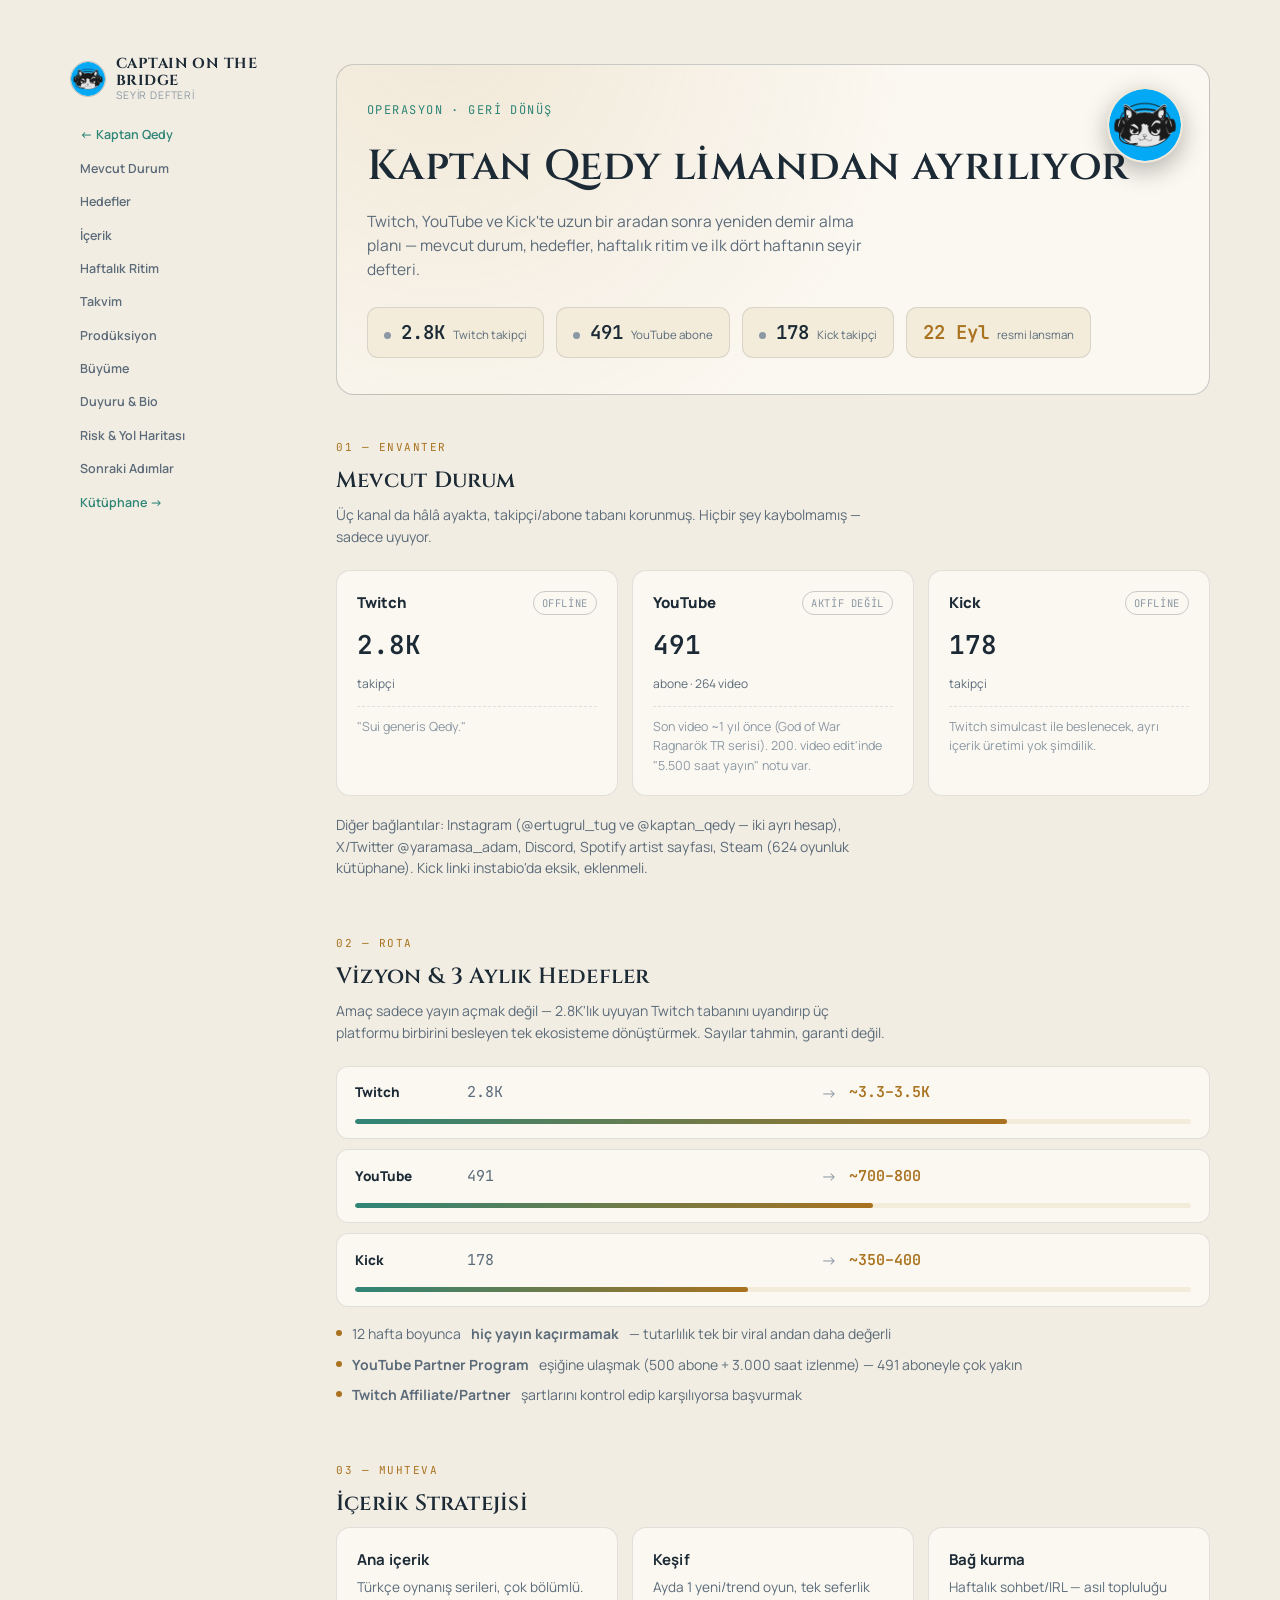
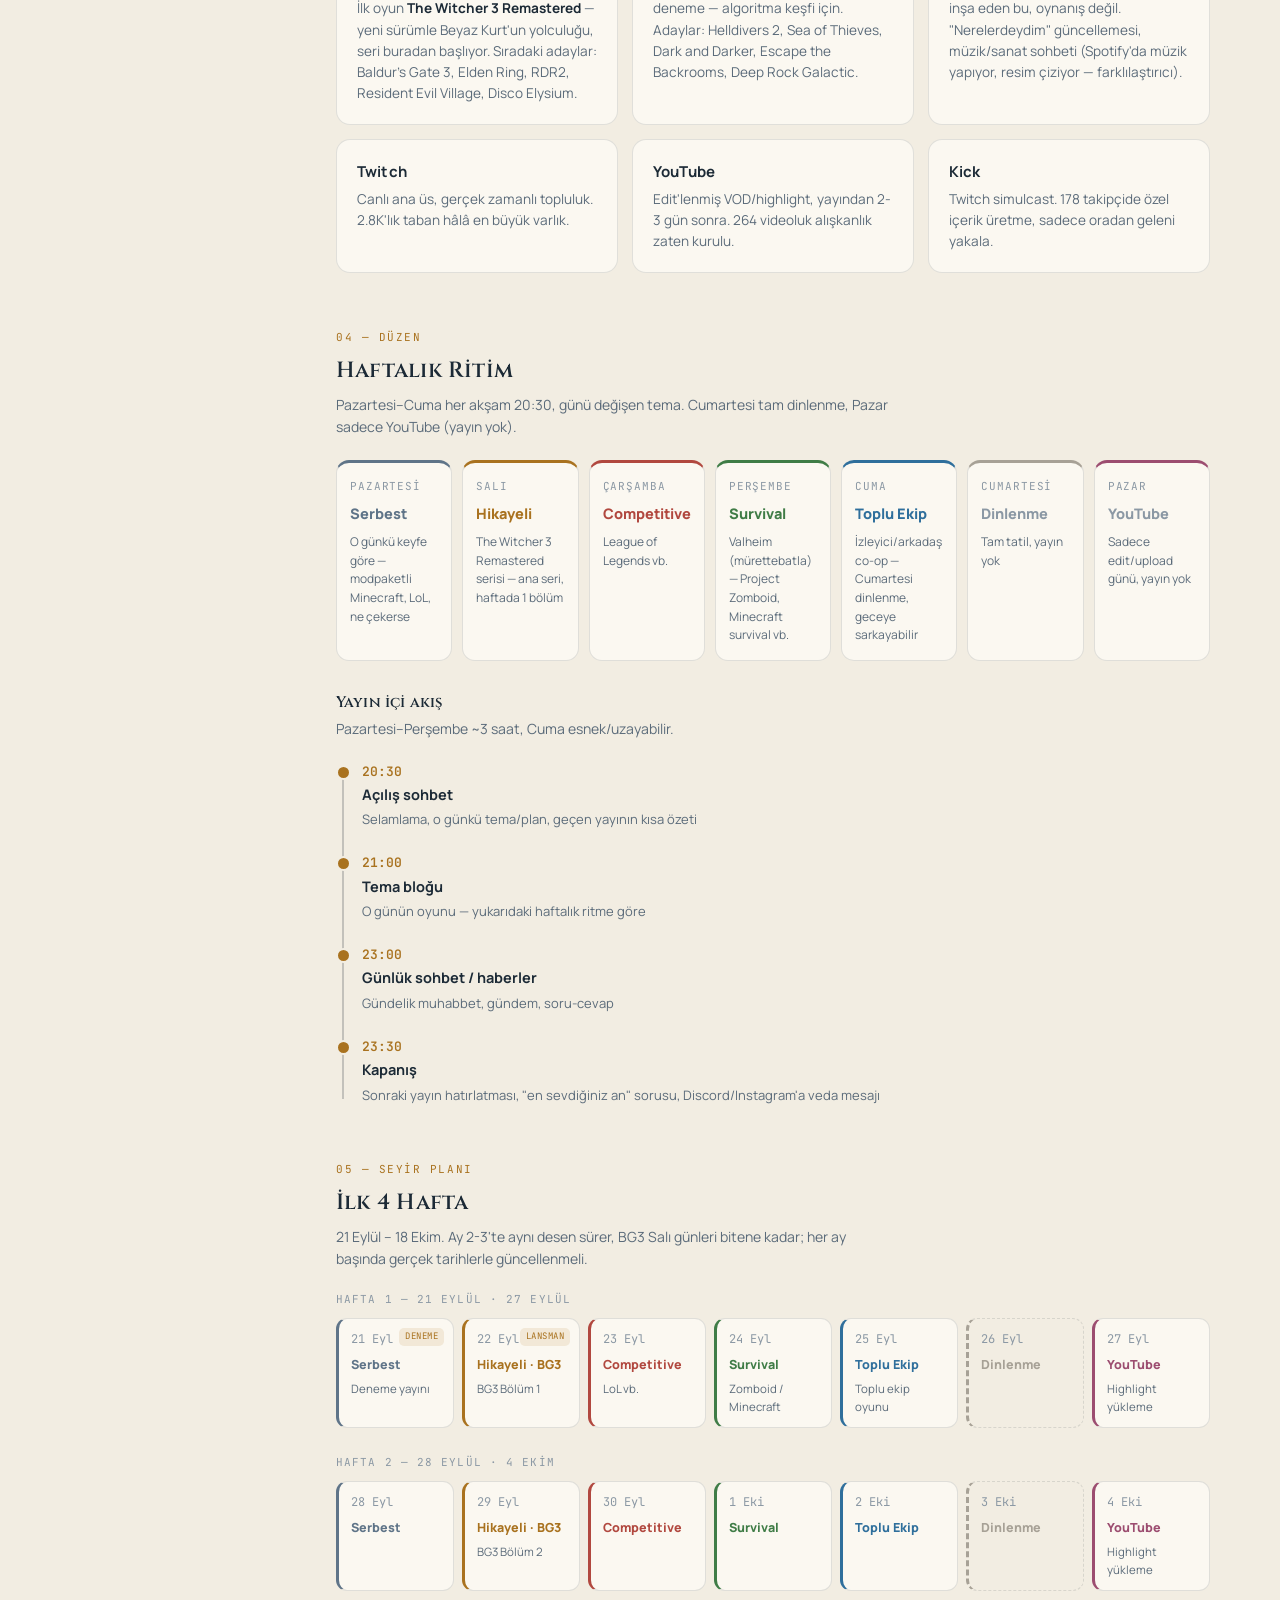
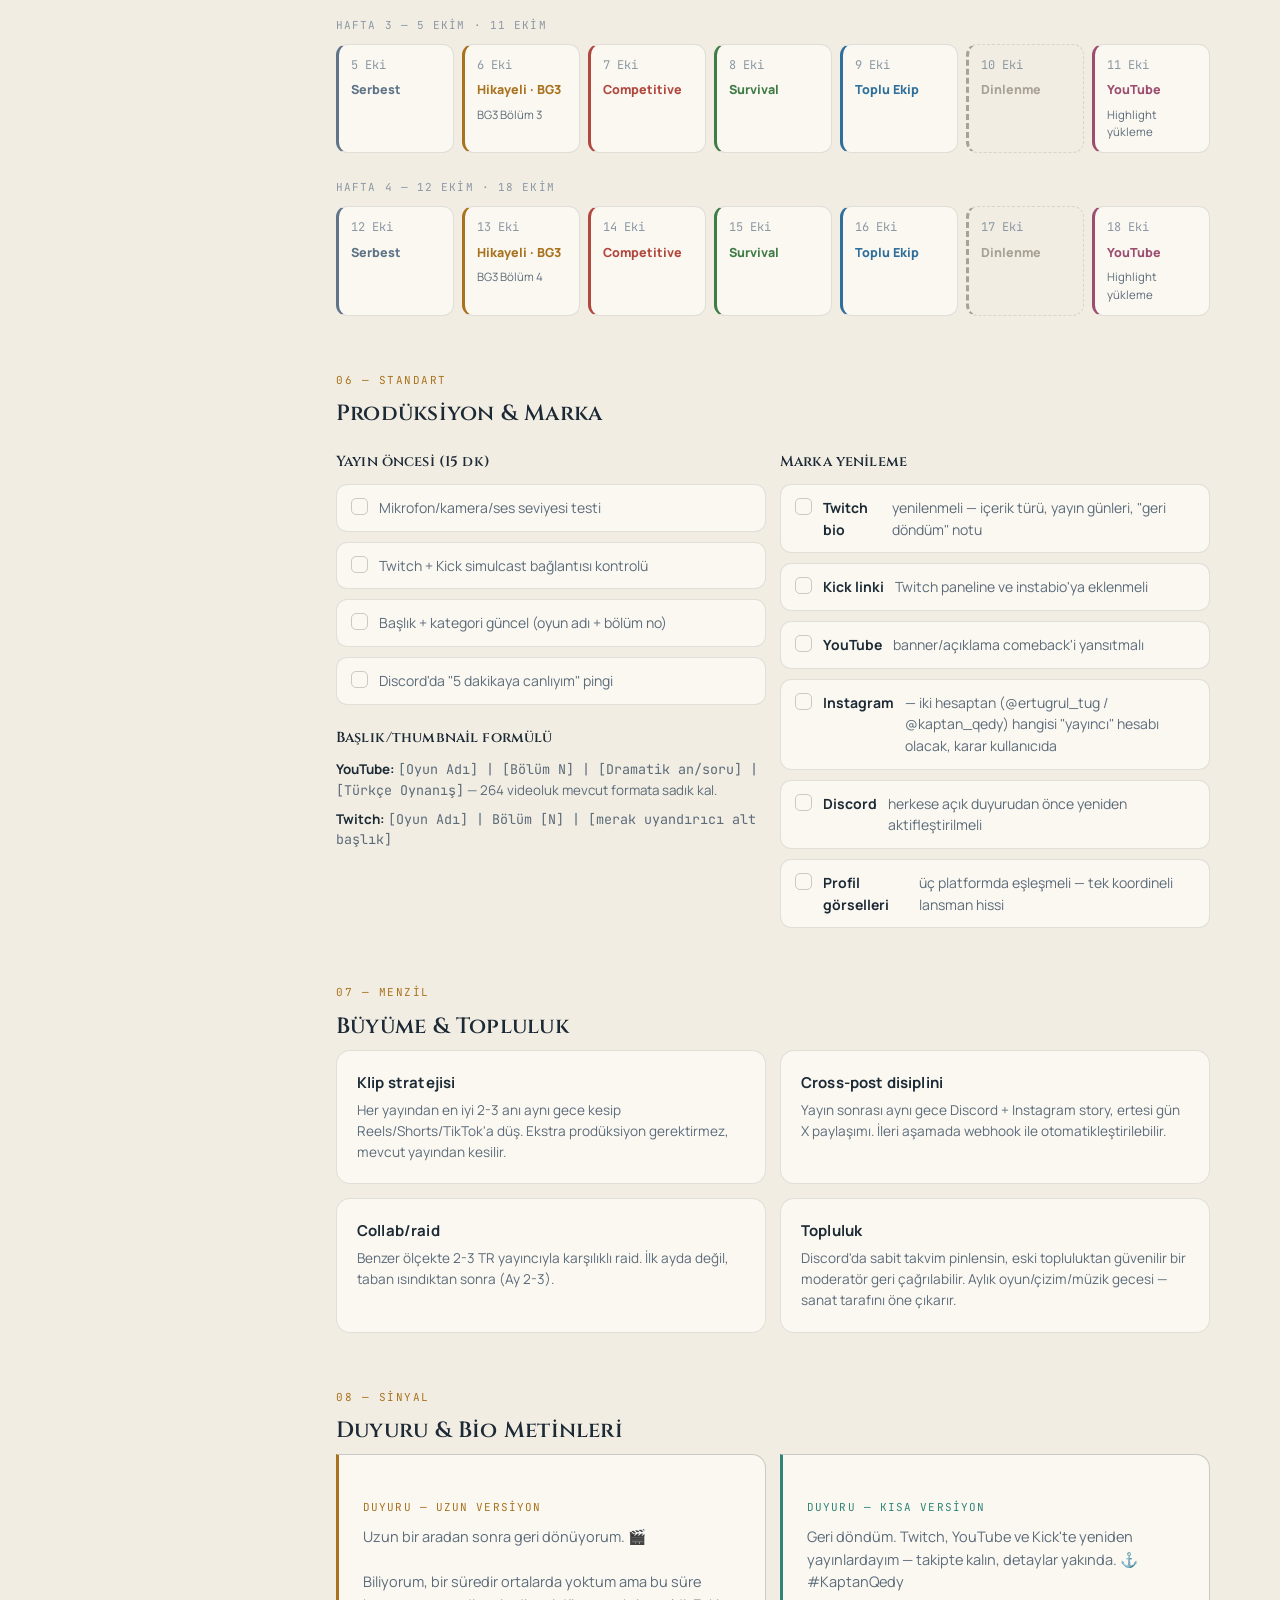
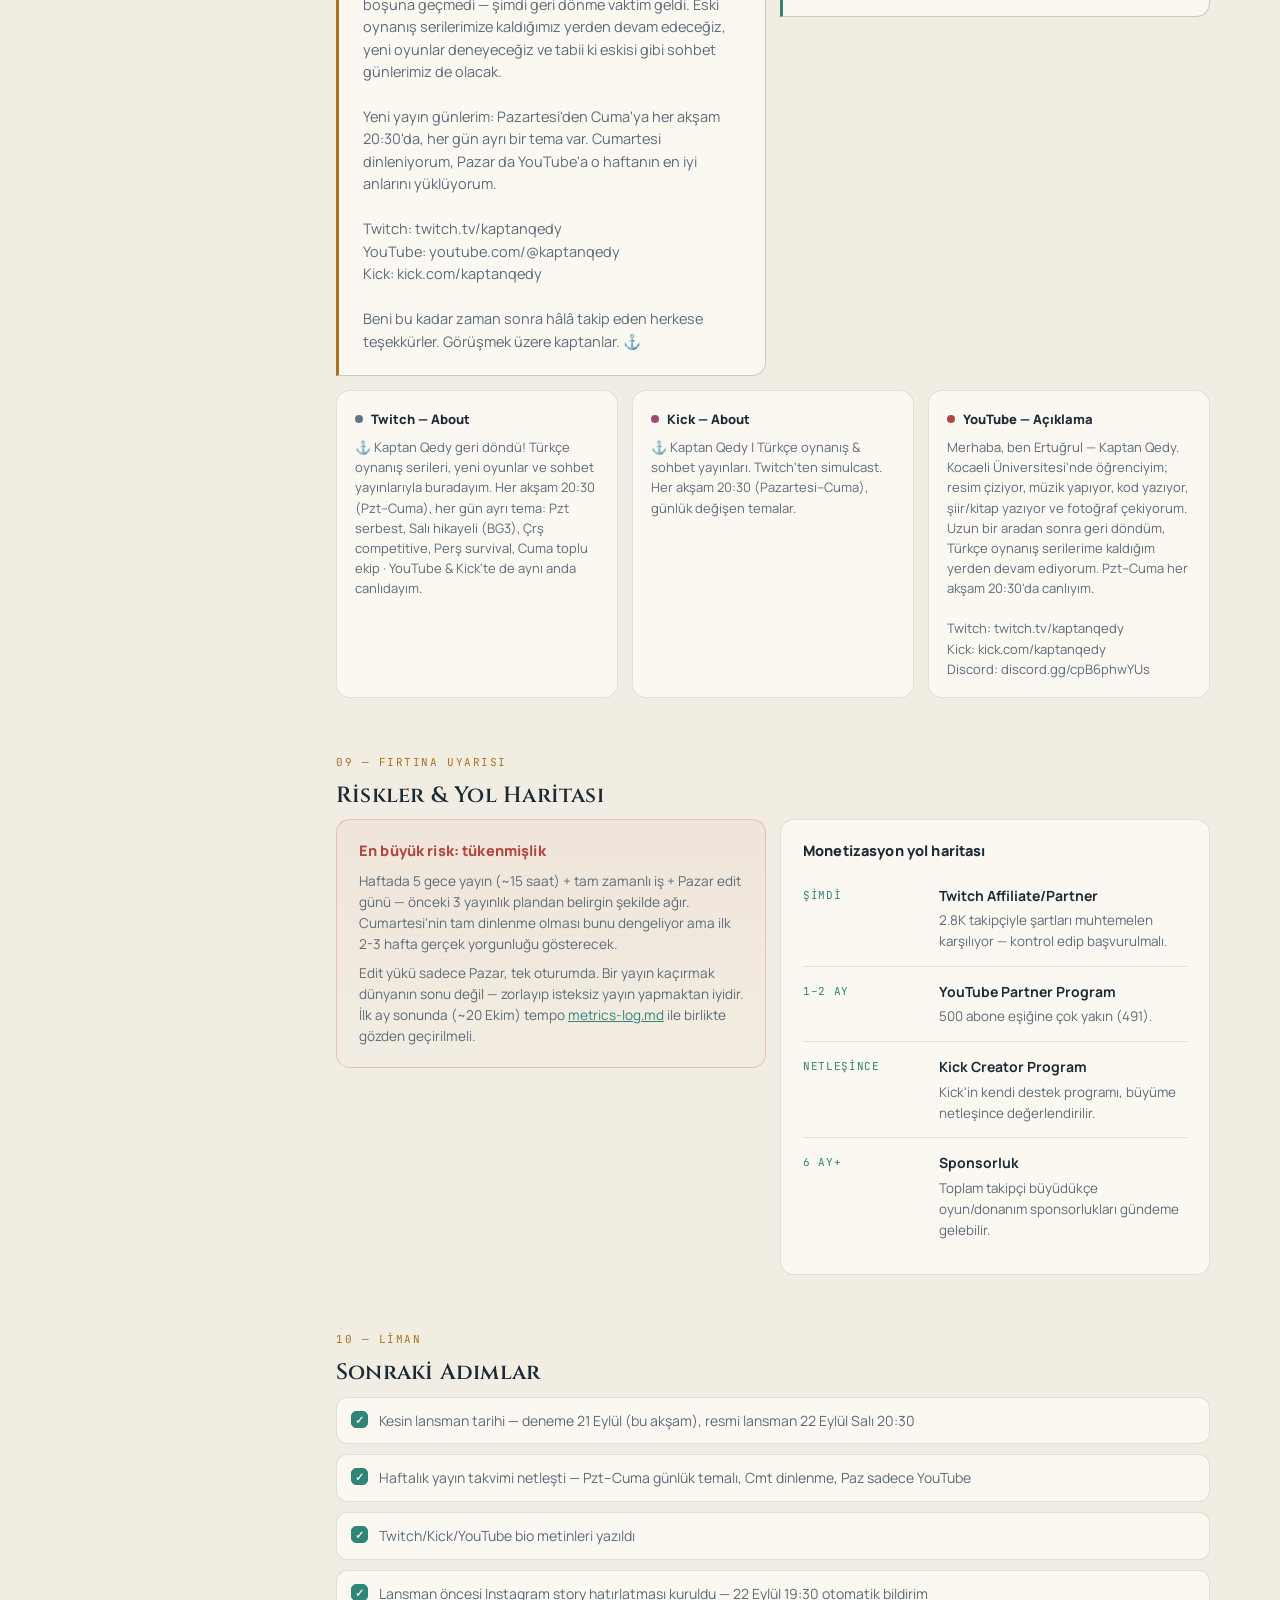
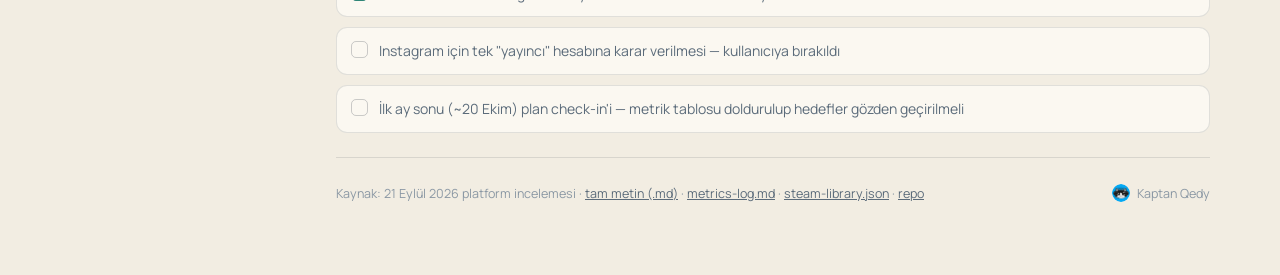
==== commit b696a337: "Valheim kalıcı: Perşembe Survival slotu, Ekim takvimi, site ve !program Co-Authored-By: Claude Sonne" ====
--- a/docs/captain-on-the-bridge/index.html
+++ b/docs/captain-on-the-bridge/index.html
@@ -476,7 +476,7 @@
         <div class="day-card" style="--c:var(--t-serbest)"><div class="dname">Pazartesi</div><div class="theme">Serbest</div><div class="desc">O günkü keyfe göre — modpaketli Minecraft, LoL, ne çekerse</div></div>
         <div class="day-card" style="--c:var(--t-hikaye)"><div class="dname">Salı</div><div class="theme">Hikayeli</div><div class="desc">The Witcher 3 Remastered serisi — ana seri, haftada 1 bölüm</div></div>
         <div class="day-card" style="--c:var(--t-comp)"><div class="dname">Çarşamba</div><div class="theme">Competitive</div><div class="desc">League of Legends vb.</div></div>
-        <div class="day-card" style="--c:var(--t-surv)"><div class="dname">Perşembe</div><div class="theme">Survival</div><div class="desc">Project Zomboid, Minecraft, Valheim (mürettebatla) vb.</div></div>
+        <div class="day-card" style="--c:var(--t-surv)"><div class="dname">Perşembe</div><div class="theme">Survival</div><div class="desc">Valheim (mürettebatla) — Project Zomboid, Minecraft survival vb.</div></div>
         <div class="day-card" style="--c:var(--t-team)"><div class="dname">Cuma</div><div class="theme">Toplu Ekip</div><div class="desc">İzleyici/arkadaş co-op — Cumartesi dinlenme, geceye sarkayabilir</div></div>
         <div class="day-card off" style="--c:var(--t-rest)"><div class="dname">Cumartesi</div><div class="theme">Dinlenme</div><div class="desc">Tam tatil, yayın yok</div></div>
         <div class="day-card off" style="--c:var(--t-yt)"><div class="dname">Pazar</div><div class="theme">YouTube</div><div class="desc">Sadece edit/upload günü, yayın yok</div></div>
